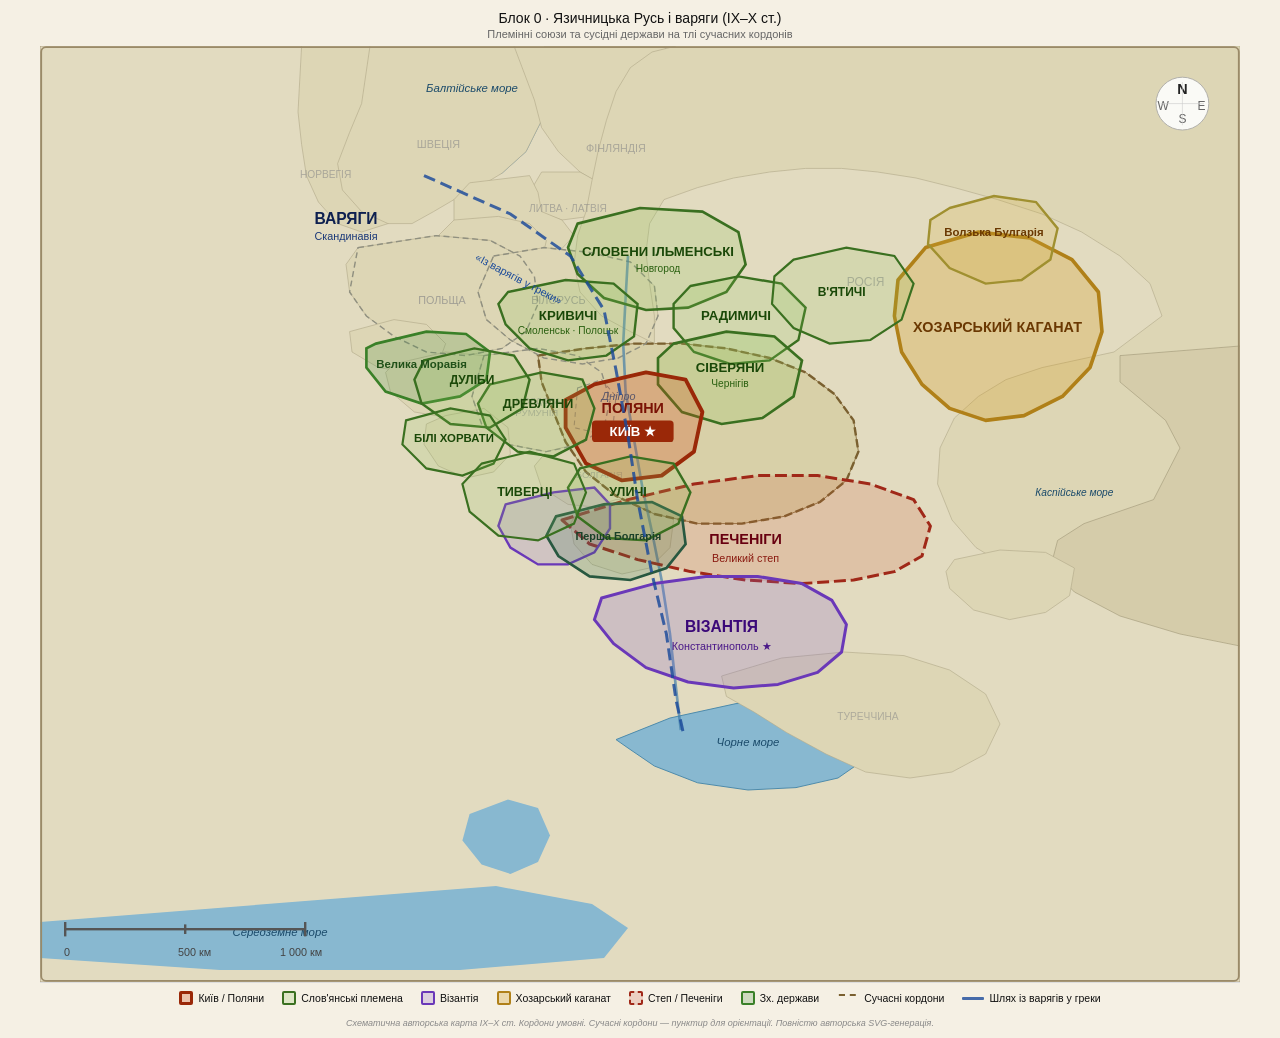
==== maps/block-0.html @ e112f637 "Add files via upload" ====
<!DOCTYPE html>
<html><head><meta charset="UTF-8">
<style>
*{box-sizing:border-box;margin:0;padding:0}
body{background:var(--surface-0,#f5f0e4);font-family:var(--font-sans,sans-serif)}
.wrap{max-width:1200px;margin:0 auto}
.title{text-align:center;font-size:14px;font-weight:500;color:var(--text-primary,#111);padding:10px 0 2px}
.sub{text-align:center;font-size:11px;color:var(--text-secondary,#666);padding-bottom:6px}
svg{width:100%;display:block}
.legend{display:flex;flex-wrap:wrap;gap:5px 18px;justify-content:center;padding:8px 12px 10px;border-top:1px solid var(--border,#ddd)}
.li{display:flex;align-items:center;gap:5px;font-size:10.5px;color:var(--text-primary,#111)}
.sw{width:14px;height:14px;border-radius:2px;flex-shrink:0}
.ld{width:22px;height:3px;border-radius:1px;flex-shrink:0}
.note{text-align:center;font-size:9px;color:var(--text-secondary,#888);padding:3px 12px 10px;font-style:italic}
</style>
</head>
<body>
<div class="wrap">
<div class="title">Блок 0 · Язичницька Русь і варяги (IX–X ст.)</div>
<div class="sub">Племінні союзи та сусідні держави на тлі сучасних кордонів</div>

<svg viewBox="0 0 1000 780" xmlns="http://www.w3.org/2000/svg">

<!-- OCEAN -->
<rect width="1000" height="780" fill="#b0cfe0" rx="4"/>

<!-- MAIN LAND -->
<path fill="#e2dbc0" stroke="#a09070" stroke-width="0.6" d="M 0 0 L 1000 0 L 1000 780 L 0 780 Z"/>

<!-- БАЛТІЙСЬКЕ МОРЕ -->
<path fill="#b0cfe0" stroke="#6a9ab5" stroke-width="0.6" d="M 275 0 L 395 0 L 415 28 L 420 58 L 405 88 L 385 106 L 358 114 L 330 108 L 310 88 L 298 65 L 295 40 Z"/>
<!-- ФІНСЬКА ЗАТОКА -->
<path fill="#b0cfe0" d="M 395 0 L 520 0 L 532 22 L 510 42 L 478 50 L 448 44 L 420 28 Z"/>
<!-- БІЛЕ МОРЕ -->
<path fill="#b0cfe0" d="M 680 0 L 748 0 L 758 38 L 742 62 L 715 68 L 692 55 L 680 30 Z"/>
<!-- ЧОРНЕ МОРЕ -->
<path fill="#88b8d0" stroke="#4a88aa" stroke-width="0.8" d="M 480 578 L 525 560 L 580 548 L 635 546 L 672 554 L 692 572 L 688 594 L 665 610 L 630 618 L 590 620 L 548 614 L 512 600 L 490 585 Z"/>
<!-- КАСПІЙ -->
<path fill="#88b8d0" stroke="#4a88aa" stroke-width="0.6" d="M 870 320 L 890 335 L 900 362 L 898 392 L 884 415 L 865 425 L 848 418 L 836 398 L 832 370 L 836 342 L 850 328 Z"/>
<!-- СЕРЕДЗЕМНЕ -->
<path fill="#88b8d0" d="M 0 730 L 380 700 L 460 715 L 490 735 L 470 760 L 350 770 L 150 770 L 0 760 Z"/>
<!-- АДРІАТИКА -->
<path fill="#88b8d0" d="M 358 640 L 390 628 L 415 635 L 425 658 L 415 680 L 392 690 L 368 682 L 352 662 Z"/>

<!-- ============ КРАЇНИ (силуети) ============ -->
<path fill="#ddd6b5" stroke="#b0a888" stroke-width="0.5" d="M 218 0 L 275 0 L 298 40 L 310 75 L 318 108 L 308 132 L 290 148 L 268 155 L 248 148 L 232 130 L 222 108 L 218 82 L 215 55 Z"/>
<path fill="#ddd6b5" stroke="#b0a888" stroke-width="0.5" d="M 275 0 L 395 0 L 415 28 L 420 58 L 405 88 L 385 106 L 365 118 L 345 128 L 328 138 L 310 148 L 290 148 L 268 138 L 252 120 L 248 98 L 258 72 L 268 48 Z"/>
<path fill="#ddd6b5" stroke="#b0a888" stroke-width="0.5" d="M 395 0 L 520 0 L 532 22 L 545 48 L 548 75 L 538 98 L 518 115 L 495 122 L 472 118 L 450 105 L 432 88 L 418 68 L 412 45 Z"/>
<path fill="#ddd6b5" stroke="#b0a888" stroke-width="0.5" d="M 418 105 L 450 105 L 468 115 L 472 132 L 458 142 L 435 145 L 415 138 L 408 122 Z"/>
<path fill="#ddd6b5" stroke="#b0a888" stroke-width="0.5" d="M 358 114 L 408 108 L 415 122 L 418 138 L 435 145 L 445 158 L 432 172 L 408 178 L 382 175 L 358 162 L 345 145 L 345 128 Z"/>
<path fill="#ddd6b5" stroke="#b0a888" stroke-width="0.5" d="M 345 145 L 382 142 L 408 148 L 422 162 L 418 180 L 400 192 L 375 195 L 350 188 L 332 175 L 330 160 Z"/>
<path fill="#ddd6b5" stroke="#b0a888" stroke-width="0.5" d="M 265 168 L 330 158 L 375 162 L 400 175 L 412 192 L 415 215 L 405 238 L 385 252 L 355 258 L 322 255 L 295 242 L 272 225 L 258 205 L 255 182 Z"/>
<path fill="#ddd6b5" stroke="#b0a888" stroke-width="0.5" d="M 258 238 L 295 228 L 322 232 L 338 248 L 332 265 L 308 272 L 282 268 L 260 255 Z"/>
<path fill="#ddd6b5" stroke="#b0a888" stroke-width="0.5" d="M 295 265 L 338 255 L 370 258 L 390 272 L 388 292 L 370 305 L 342 310 L 312 305 L 292 288 L 288 272 Z"/>
<path fill="#ddd6b5" stroke="#b0a888" stroke-width="0.5" d="M 370 258 L 415 252 L 448 258 L 468 272 L 475 295 L 470 318 L 450 332 L 422 338 L 390 332 L 368 315 L 360 292 Z"/>
<path fill="#ddd6b5" stroke="#b0a888" stroke-width="0.5" d="M 448 285 L 468 278 L 480 292 L 478 312 L 462 322 L 445 318 L 440 302 Z"/>
<path fill="#ddd6b5" stroke="#b0a888" stroke-width="0.5" d="M 422 338 L 462 328 L 495 328 L 515 342 L 515 362 L 498 378 L 470 385 L 440 382 L 418 368 L 412 350 Z"/>
<path fill="#ddd6b5" stroke="#b0a888" stroke-width="0.5" d="M 338 308 L 370 302 L 390 318 L 392 340 L 378 355 L 355 360 L 332 350 L 320 332 L 322 315 Z"/>
<path fill="#ddd6b5" stroke="#b0a888" stroke-width="0.5" d="M 448 388 L 480 378 L 512 378 L 528 395 L 525 418 L 508 435 L 485 440 L 460 432 L 445 415 L 442 398 Z"/>
<path fill="#ddd6b5" stroke="#b0a888" stroke-width="0.5" d="M 568 525 L 618 510 L 670 505 L 720 508 L 758 520 L 788 540 L 800 565 L 788 590 L 760 605 L 725 610 L 688 605 L 655 590 L 622 572 L 595 555 L 572 542 Z"/>
<!-- БІЛОРУСЬ -->
<path fill="#ddd6b5" stroke="#b0a888" stroke-width="0.5" d="M 378 175 L 420 168 L 458 172 L 492 180 L 512 200 L 515 225 L 505 248 L 482 260 L 452 265 L 420 260 L 392 245 L 372 228 L 365 205 Z"/>
<!-- УКРАЇНА — злегка тепліший відтінок -->
<path fill="#d8d0a8" stroke="#907848" stroke-width="0.8" d="M 415 258 L 455 252 L 495 248 L 535 248 L 572 252 L 608 260 L 638 272 L 662 290 L 678 312 L 682 338 L 672 362 L 650 380 L 620 392 L 585 398 L 548 398 L 512 390 L 480 375 L 455 355 L 438 330 L 428 305 L 418 280 Z"/>
<!-- РОСІЯ -->
<path fill="#ddd6b5" stroke="#b0a888" stroke-width="0.5" d="M 420 0 L 1000 0 L 1000 400 L 920 420 L 880 435 L 845 440 L 808 435 L 780 418 L 760 395 L 748 365 L 750 335 L 762 310 L 782 292 L 805 278 L 835 268 L 895 255 L 935 225 L 925 198 L 900 175 L 868 155 L 835 140 L 798 128 L 762 118 L 730 110 L 698 105 L 668 102 L 638 102 L 608 105 L 578 110 L 548 118 L 520 128 L 508 148 L 505 172 L 508 198 L 512 225 L 512 248 L 492 238 L 468 225 L 450 205 L 445 182 L 448 158 L 455 138 L 460 112 L 465 88 L 472 62 L 480 38 L 492 18 L 510 5 L 530 0 Z"/>
<!-- КАЗАХСТАН -->
<path fill="#d5ccaa" stroke="#a09878" stroke-width="0.5" d="M 900 258 L 1000 250 L 1000 500 L 950 490 L 900 475 L 862 455 L 842 435 L 848 412 L 870 398 L 928 378 L 950 335 L 938 312 L 918 295 L 900 280 Z"/>
<!-- ГРУЗІЯ/КАВКАЗ -->
<path fill="#ddd6b5" stroke="#b0a888" stroke-width="0.5" d="M 762 428 L 800 420 L 838 422 L 862 435 L 858 458 L 838 472 L 808 478 L 778 470 L 758 452 L 755 438 Z"/>

<!-- ============ СУЧАСНІ КОРДОНИ пунктир ============ -->
<!-- УКРАЇНА -->
<path fill="none" stroke="#7a6030" stroke-width="2" stroke-dasharray="7 3" d="M 415 258 L 455 252 L 495 248 L 535 248 L 572 252 L 608 260 L 638 272 L 662 290 L 678 312 L 682 338 L 672 362 L 650 380 L 620 392 L 585 398 L 548 398 L 512 390 L 480 375 L 455 355 L 438 330 L 428 305 L 418 280 Z"/>
<!-- ПОЛЬЩА -->
<path fill="none" stroke="#909080" stroke-width="1.2" stroke-dasharray="5 3" d="M 265 168 L 330 158 L 375 162 L 400 175 L 412 192 L 415 215 L 405 238 L 385 252 L 355 258 L 322 255 L 295 242 L 272 225 L 258 205 Z"/>
<!-- БІЛОРУСЬ -->
<path fill="none" stroke="#909080" stroke-width="1.2" stroke-dasharray="5 3" d="M 378 175 L 420 168 L 458 172 L 492 180 L 512 200 L 515 225 L 505 248 L 482 260 L 452 265 L 420 260 L 392 245 L 372 228 L 365 205 Z"/>
<!-- РУМУНІЯ -->
<path fill="none" stroke="#909080" stroke-width="1.2" stroke-dasharray="5 3" d="M 370 258 L 415 252 L 448 258 L 468 272 L 475 295 L 470 318 L 450 332 L 422 338 L 390 332 L 368 315 L 360 292 Z"/>
<!-- МОЛДОВА -->
<path fill="none" stroke="#909080" stroke-width="0.9" stroke-dasharray="4 3" d="M 448 285 L 468 278 L 480 292 L 478 312 L 462 322 L 445 318 Z"/>

<!-- ============ НАЗВИ СУЧАСНИХ КРАЇН (дрібно, сіро) ============ -->
<text x="500" y="330" text-anchor="middle" font-size="13" font-weight="600" fill="#7a6830" opacity="0.55">УКРАЇНА</text>
<text x="432" y="215" text-anchor="middle" font-size="9" fill="#888" opacity="0.7">БІЛОРУСЬ</text>
<text x="335" y="215" text-anchor="middle" font-size="9" fill="#888" opacity="0.7">ПОЛЬЩА</text>
<text x="688" y="200" text-anchor="middle" font-size="10" fill="#888" opacity="0.6">РОСІЯ</text>
<text x="415" y="298" text-anchor="middle" font-size="7.5" fill="#888" opacity="0.6">МОЛДОВА</text>
<text x="414" y="308" text-anchor="middle" font-size="8" fill="#888" opacity="0.55">РУМУНІЯ</text>
<text x="466" y="360" text-anchor="middle" font-size="8" fill="#888" opacity="0.55">БОЛГАРІЯ</text>
<text x="480" y="88" text-anchor="middle" font-size="9" fill="#888" opacity="0.6">ФІНЛЯНДІЯ</text>
<text x="332" y="85" text-anchor="middle" font-size="9" fill="#888" opacity="0.6">ШВЕЦІЯ</text>
<text x="238" y="110" text-anchor="middle" font-size="8.5" fill="#888" opacity="0.6">НОРВЕГІЯ</text>
<text x="440" y="138" text-anchor="middle" font-size="8.5" fill="#888" opacity="0.6">ЛИТВА · ЛАТВІЯ</text>
<text x="690" y="562" text-anchor="middle" font-size="8.5" fill="#888" opacity="0.55">ТУРЕЧЧИНА</text>

<!-- ============ ТІЛЬКИ ДНІПРО ============ -->
<path fill="none" stroke="#3a78a8" stroke-width="2.2" opacity="0.65" d="M 490 175 L 488 210 L 486 248 L 488 288 L 495 328 L 502 368 L 510 405 L 518 445 L 525 490 L 530 535 L 534 570"/>
<text x="468" y="295" font-size="9" fill="#2a5888" font-style="italic" font-weight="500">Дніпро</text>

<!-- ============ ДАВНІ ДЕРЖАВИ — ЗАЛИВКИ ============ -->
<!-- ХОЗАРСЬКИЙ КАГАНАТ -->
<path fill="rgba(210,155,30,0.28)" stroke="#b08018" stroke-width="3" stroke-linejoin="round" d="M 738 168 L 782 155 L 825 160 L 860 178 L 882 205 L 885 238 L 875 268 L 852 292 L 820 308 L 788 312 L 758 302 L 735 282 L 718 255 L 712 225 L 715 195 Z"/>
<!-- ПЕЧЕНІГИ -->
<path fill="rgba(200,70,40,0.17)" stroke="#a02818" stroke-width="2.5" stroke-linejoin="round" stroke-dasharray="10 4" d="M 435 395 L 490 378 L 545 365 L 598 358 L 648 358 L 692 365 L 728 378 L 742 400 L 735 425 L 712 438 L 678 445 L 635 448 L 588 445 L 542 438 L 498 428 L 458 415 Z"/>
<!-- ВІЗАНТІЯ -->
<path fill="rgba(130,90,200,0.22)" stroke="#6a38b8" stroke-width="2.5" stroke-linejoin="round" d="M 468 460 L 512 448 L 555 442 L 598 442 L 635 448 L 660 462 L 672 482 L 668 505 L 648 522 L 615 532 L 578 535 L 540 530 L 505 518 L 478 498 L 462 478 Z"/>
<path fill="rgba(130,90,200,0.18)" stroke="#6a38b8" stroke-width="2" d="M 388 382 L 428 372 L 462 368 L 475 382 L 475 402 L 462 422 L 440 432 L 415 432 L 392 418 L 382 400 Z"/>
<!-- ВЕЛИКА МОРАВІЯ -->
<path fill="rgba(70,140,60,0.22)" stroke="#3a8028" stroke-width="2.2" d="M 280 248 L 322 238 L 355 240 L 375 255 L 372 278 L 350 292 L 318 298 L 288 288 L 272 268 L 272 252 Z"/>
<!-- ПЕРША БОЛГАРІЯ -->
<path fill="rgba(60,120,80,0.22)" stroke="#285840" stroke-width="2.2" d="M 430 392 L 470 382 L 510 380 L 535 392 L 538 415 L 522 435 L 492 445 L 458 442 L 432 425 L 422 408 Z"/>
<!-- ВОЛЗЬКА БУЛГАРІЯ -->
<path fill="rgba(210,175,60,0.22)" stroke="#a09030" stroke-width="2" d="M 758 135 L 795 125 L 830 130 L 848 152 L 842 178 L 818 195 L 788 198 L 758 185 L 740 165 L 742 145 Z"/>

<!-- ============ ПЛЕМЕНА — ЗАЛИВКИ ============ -->
<!-- СЛОВЕНИ ІЛЬМЕНСЬКІ -->
<path fill="rgba(140,195,90,0.22)" stroke="#3a7020" stroke-width="2.2" d="M 448 148 L 500 135 L 552 138 L 582 155 L 588 182 L 572 205 L 540 218 L 505 220 L 470 210 L 448 190 L 440 168 Z"/>
<!-- КРИВИЧІ -->
<path fill="rgba(140,195,90,0.20)" stroke="#3a7020" stroke-width="2" d="M 390 205 L 438 195 L 478 198 L 498 215 L 495 242 L 472 258 L 440 262 L 408 252 L 388 232 L 382 215 Z"/>
<!-- РАДИМИЧІ -->
<path fill="rgba(140,195,90,0.18)" stroke="#3a7020" stroke-width="2" d="M 542 200 L 582 192 L 618 198 L 638 218 L 632 245 L 608 262 L 575 265 L 545 255 L 528 235 L 528 215 Z"/>
<!-- В'ЯТИЧІ -->
<path fill="rgba(140,195,90,0.16)" stroke="#3a7020" stroke-width="1.8" d="M 628 178 L 672 168 L 712 175 L 728 198 L 718 228 L 692 245 L 658 248 L 628 235 L 610 215 L 612 192 Z"/>
<!-- СІВЕРЯНИ -->
<path fill="rgba(140,195,90,0.22)" stroke="#3a7020" stroke-width="2.2" d="M 528 248 L 572 238 L 612 242 L 635 262 L 628 292 L 602 310 L 568 315 L 535 305 L 515 282 L 515 260 Z"/>
<!-- ПОЛЯНИ — ВИДІЛЕНІ -->
<path fill="rgba(210,80,30,0.28)" stroke="#9a2808" stroke-width="3.2" stroke-linejoin="round" d="M 462 282 L 505 272 L 538 278 L 552 305 L 545 338 L 518 358 L 485 362 L 455 348 L 438 318 L 438 295 Z"/>
<!-- ДРЕВЛЯНИ -->
<path fill="rgba(140,195,90,0.20)" stroke="#3a7020" stroke-width="2" d="M 375 282 L 418 272 L 452 278 L 462 302 L 455 328 L 428 342 L 398 338 L 372 318 L 365 298 Z"/>
<!-- ДУЛІБИ -->
<path fill="rgba(140,195,90,0.18)" stroke="#3a7020" stroke-width="2" d="M 320 262 L 362 252 L 395 258 L 408 278 L 402 302 L 375 318 L 342 315 L 318 298 L 312 278 Z"/>
<!-- БІЛІ ХОРВАТИ -->
<path fill="rgba(140,195,90,0.16)" stroke="#3a7020" stroke-width="1.8" d="M 305 312 L 342 302 L 375 308 L 388 328 L 378 348 L 352 358 L 322 352 L 302 332 Z"/>
<!-- УЛИЧІ -->
<path fill="rgba(140,195,90,0.18)" stroke="#3a7020" stroke-width="2" d="M 450 352 L 492 342 L 528 348 L 542 372 L 532 398 L 505 412 L 472 410 L 448 392 L 440 368 Z"/>
<!-- ТИВЕРЦІ -->
<path fill="rgba(140,195,90,0.16)" stroke="#3a7020" stroke-width="1.8" d="M 368 348 L 408 338 L 445 348 L 455 372 L 445 398 L 415 412 L 382 408 L 358 388 L 352 365 Z"/>

<!-- ============ НАЗВИ ПЛЕМЕН ============ -->
<text x="515" y="175" text-anchor="middle" font-size="11" font-weight="700" fill="#1a4808">СЛОВЕНИ ІЛЬМЕНСЬКІ</text>
<text x="515" y="188" text-anchor="middle" font-size="8.5" fill="#2a6010">Новгород</text>

<text x="440" y="228" text-anchor="middle" font-size="11" font-weight="700" fill="#1a4808">КРИВИЧІ</text>
<text x="440" y="240" text-anchor="middle" font-size="8.5" fill="#2a6010">Смоленськ · Полоцьк</text>

<text x="580" y="228" text-anchor="middle" font-size="11" font-weight="700" fill="#1a4808">РАДИМИЧІ</text>

<text x="668" y="208" text-anchor="middle" font-size="10" font-weight="700" fill="#1a4808">В'ЯТИЧІ</text>

<text x="575" y="272" text-anchor="middle" font-size="11" font-weight="700" fill="#1a4808">СІВЕРЯНИ</text>
<text x="575" y="284" text-anchor="middle" font-size="8.5" fill="#2a6010">Чернігів</text>

<text x="494" y="306" text-anchor="middle" font-size="12" font-weight="700" fill="#7a1205">ПОЛЯНИ</text>
<rect x="460" y="312" width="68" height="18" rx="3" fill="#9a2808"/>
<text x="494" y="325" text-anchor="middle" font-size="11" font-weight="700" fill="#fff">КИЇВ ★</text>

<text x="415" y="302" text-anchor="middle" font-size="10.5" font-weight="700" fill="#1a4808">ДРЕВЛЯНИ</text>

<text x="360" y="282" text-anchor="middle" font-size="10" font-weight="700" fill="#1a4808">ДУЛІБИ</text>

<text x="345" y="330" text-anchor="middle" font-size="9.5" font-weight="700" fill="#1a4808">БІЛІ ХОРВАТИ</text>

<text x="490" y="375" text-anchor="middle" font-size="10.5" font-weight="700" fill="#1a4808">УЛИЧІ</text>

<text x="404" y="375" text-anchor="middle" font-size="10.5" font-weight="700" fill="#1a4808">ТИВЕРЦІ</text>

<!-- ============ НАЗВИ ДАВНІХ ДЕРЖАВ ============ -->
<text x="255" y="148" text-anchor="middle" font-size="13" font-weight="700" fill="#0e2050">ВАРЯГИ</text>
<text x="255" y="162" text-anchor="middle" font-size="9" fill="#1a3878">Скандинавія</text>

<text x="798" y="238" text-anchor="middle" font-size="12" font-weight="700" fill="#6a3802">ХОЗАРСЬКИЙ КАГАНАТ</text>

<text x="588" y="415" text-anchor="middle" font-size="12" font-weight="700" fill="#680010">ПЕЧЕНІГИ</text>
<text x="588" y="430" text-anchor="middle" font-size="9" fill="#8a1a10">Великий степ</text>

<text x="568" y="488" text-anchor="middle" font-size="13" font-weight="700" fill="#3a0878">ВІЗАНТІЯ</text>
<text x="568" y="503" text-anchor="middle" font-size="9" fill="#4a1888">Константинополь ★</text>

<text x="318" y="268" text-anchor="middle" font-size="9.5" font-weight="700" fill="#205018">Велика Моравія</text>

<text x="482" y="412" text-anchor="middle" font-size="9" font-weight="700" fill="#1a4028">Перша Болгарія</text>

<text x="795" y="158" text-anchor="middle" font-size="9.5" font-weight="700" fill="#6a3802">Волзька Булгарія</text>

<!-- ============ МОРЯ ============ -->
<text x="360" y="38" text-anchor="middle" font-size="9.5" fill="#1a4a6a" font-style="italic">Балтійське море</text>
<text x="590" y="583" text-anchor="middle" font-size="9.5" fill="#1a4a6a" font-style="italic">Чорне море</text>
<text x="862" y="375" text-anchor="middle" font-size="8.5" fill="#1a4a6a" font-style="italic">Каспійське море</text>
<text x="200" y="742" text-anchor="middle" font-size="9.5" fill="#1a4a6a" font-style="italic">Середземне море</text>

<!-- ============ ШЛЯХ ІЗ ВАРЯГІВ У ГРЕКИ ============ -->
<path fill="none" stroke="#1a4a9a" stroke-width="2.5" stroke-dasharray="10 5" opacity="0.82" d="M 320 108 L 392 140 L 442 175 L 470 220 L 480 270 L 490 325 L 498 378 L 510 440 L 522 490 L 530 545 L 536 572"/>
<text x="362" y="178" font-size="9" fill="#1a4a9a" font-weight="500" transform="rotate(28,362,178)">«Із варягів у греки»</text>

<!-- ============ КОМПАС ============ -->
<g transform="translate(952,48)">
<circle cx="0" cy="0" r="22" fill="white" stroke="#aaa" stroke-width="0.8" opacity="0.88"/>
<text x="0" y="-8" text-anchor="middle" font-size="12" font-weight="600" fill="#222">N</text>
<text x="0" y="16" text-anchor="middle" font-size="10" fill="#666">S</text>
<text x="-16" y="5" text-anchor="middle" font-size="10" fill="#666">W</text>
<text x="16" y="5" text-anchor="middle" font-size="10" fill="#666">E</text>
<path d="M0 -18 L0 18 M-18 0 L18 0" stroke="#ccc" stroke-width="0.5"/>
</g>

<!-- МАСШТАБ -->
<rect x="20" y="735" width="200" height="2" fill="#555"/>
<rect x="20" y="730" width="2" height="12" fill="#555"/>
<rect x="120" y="732" width="2" height="8" fill="#555"/>
<rect x="220" y="730" width="2" height="12" fill="#555"/>
<text x="20" y="758" font-size="9" fill="#444">0</text>
<text x="115" y="758" font-size="9" fill="#444">500 км</text>
<text x="200" y="758" font-size="9" fill="#444">1 000 км</text>

<!-- РАМКА -->
<rect x="1" y="1" width="998" height="778" rx="4" fill="none" stroke="#9a8a68" stroke-width="1.5"/>
</svg>

<div class="legend">
  <div class="li"><div class="sw" style="background:rgba(210,80,30,.28);border:3px solid #9a2808"></div>Київ / Поляни</div>
  <div class="li"><div class="sw" style="background:rgba(140,195,90,.22);border:2px solid #3a7020"></div>Слов'янські племена</div>
  <div class="li"><div class="sw" style="background:rgba(130,90,200,.22);border:2.5px solid #6a38b8"></div>Візантія</div>
  <div class="li"><div class="sw" style="background:rgba(210,155,30,.28);border:2.5px solid #b08018"></div>Хозарський каганат</div>
  <div class="li"><div class="sw" style="background:rgba(200,70,40,.18);border:2px dashed #a02818"></div>Степ / Печеніги</div>
  <div class="li"><div class="sw" style="background:rgba(70,140,60,.22);border:2px solid #3a8028"></div>Зх. держави</div>
  <div class="li"><div class="sw" style="background:none;border-top:2px dashed #7a6030;border-left:none;border-right:none;border-bottom:none;width:22px;height:8px"></div>Сучасні кордони</div>
  <div class="li"><div class="ld" style="background:#1a4a9a;opacity:.8"></div>Шлях із варягів у греки</div>
</div>
<div class="note">Схематична авторська карта IX–X ст. Кордони умовні. Сучасні кордони — пунктир для орієнтації. Повністю авторська SVG-генерація.</div>
</div>
</body>
</html>
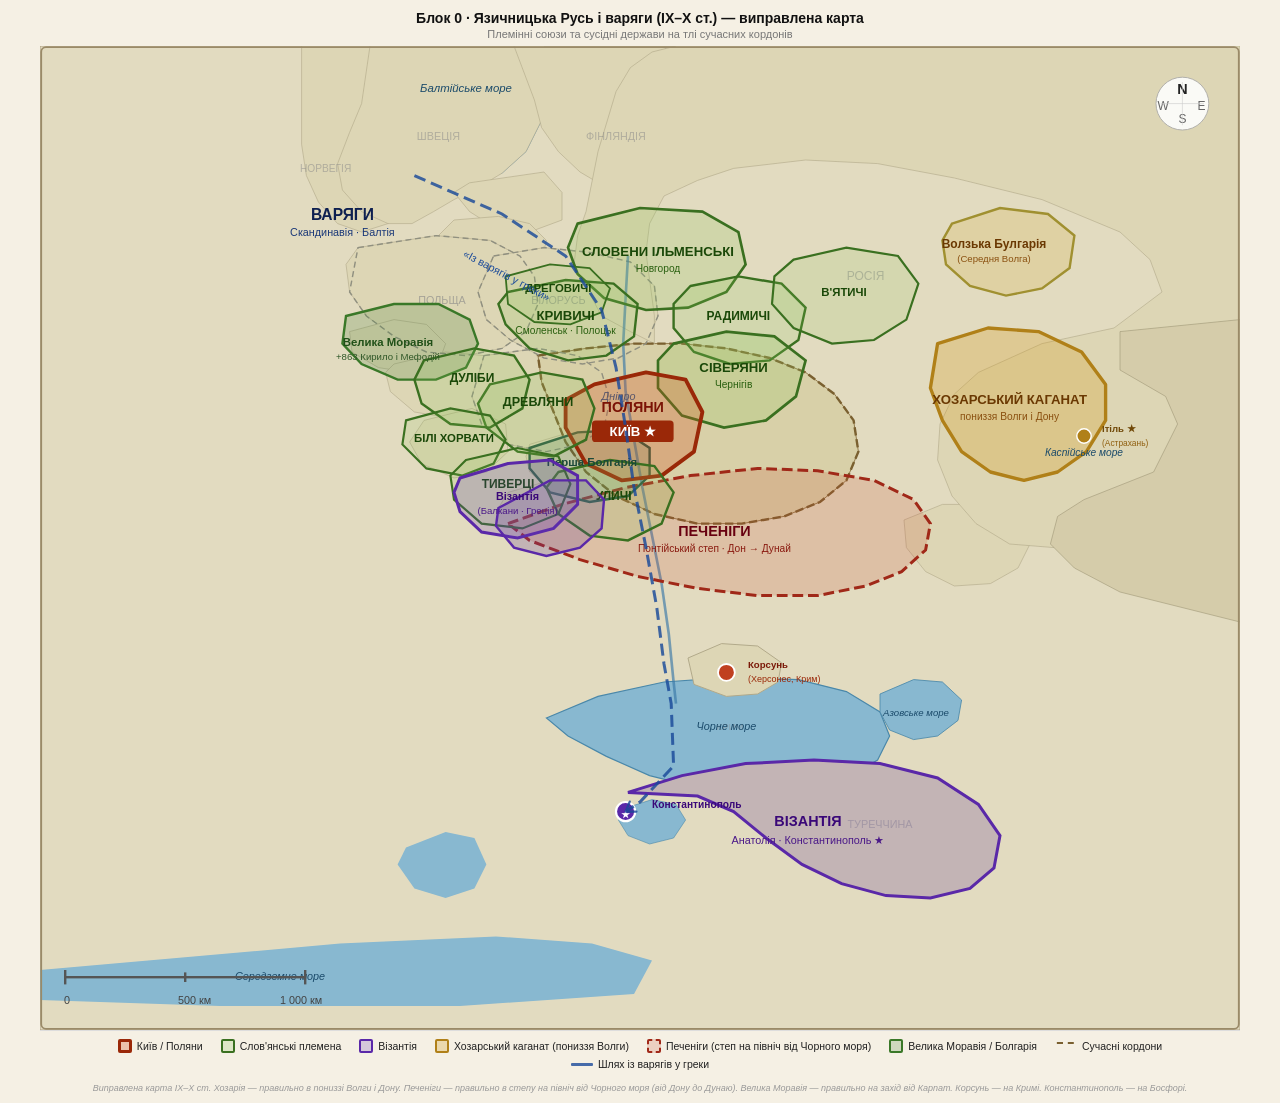
==== commit 017a0327: "Add files via upload" ====
--- a/maps/block-0.html
+++ b/maps/block-0.html
@@ -2,199 +2,322 @@
 <html><head><meta charset="UTF-8">
 <style>
 *{box-sizing:border-box;margin:0;padding:0}
-body{background:var(--surface-0,#f5f0e4);font-family:var(--font-sans,sans-serif)}
+body{background:#f5f0e4;font-family:sans-serif}
 .wrap{max-width:1200px;margin:0 auto}
-.title{text-align:center;font-size:14px;font-weight:500;color:var(--text-primary,#111);padding:10px 0 2px}
-.sub{text-align:center;font-size:11px;color:var(--text-secondary,#666);padding-bottom:6px}
+.title{text-align:center;font-size:14px;font-weight:600;color:#111;padding:10px 0 2px}
+.sub{text-align:center;font-size:11px;color:#777;padding-bottom:6px}
 svg{width:100%;display:block}
-.legend{display:flex;flex-wrap:wrap;gap:5px 18px;justify-content:center;padding:8px 12px 10px;border-top:1px solid var(--border,#ddd)}
-.li{display:flex;align-items:center;gap:5px;font-size:10.5px;color:var(--text-primary,#111)}
+.legend{display:flex;flex-wrap:wrap;gap:5px 18px;justify-content:center;padding:8px 12px 10px;border-top:1px solid #ddd}
+.li{display:flex;align-items:center;gap:5px;font-size:10.5px;color:#222}
 .sw{width:14px;height:14px;border-radius:2px;flex-shrink:0}
 .ld{width:22px;height:3px;border-radius:1px;flex-shrink:0}
-.note{text-align:center;font-size:9px;color:var(--text-secondary,#888);padding:3px 12px 10px;font-style:italic}
+.note{text-align:center;font-size:9px;color:#999;padding:3px 12px 10px;font-style:italic}
 </style>
 </head>
 <body>
 <div class="wrap">
-<div class="title">Блок 0 · Язичницька Русь і варяги (IX–X ст.)</div>
+<div class="title">Блок 0 · Язичницька Русь і варяги (IX–X ст.) — виправлена карта</div>
 <div class="sub">Племінні союзи та сусідні держави на тлі сучасних кордонів</div>
-
-<svg viewBox="0 0 1000 780" xmlns="http://www.w3.org/2000/svg">
+<svg viewBox="0 0 1000 820" xmlns="http://www.w3.org/2000/svg">
+<defs>
+<marker id="ar" viewBox="0 0 10 10" refX="8" refY="5" markerWidth="5" markerHeight="5" orient="auto-start-reverse">
+<path d="M2 1L8 5L2 9" fill="none" stroke="context-stroke" stroke-width="1.5" stroke-linecap="round" stroke-linejoin="round"/>
+</marker>
+</defs>
 
 <!-- OCEAN -->
-<rect width="1000" height="780" fill="#b0cfe0" rx="4"/>
-
-<!-- MAIN LAND -->
-<path fill="#e2dbc0" stroke="#a09070" stroke-width="0.6" d="M 0 0 L 1000 0 L 1000 780 L 0 780 Z"/>
+<rect width="1000" height="820" fill="#b0cfe0" rx="4"/>
+<path fill="#e2dbc0" stroke="#a09070" stroke-width="0.6" d="M 0 0 L 1000 0 L 1000 820 L 0 820 Z"/>
 
 <!-- БАЛТІЙСЬКЕ МОРЕ -->
 <path fill="#b0cfe0" stroke="#6a9ab5" stroke-width="0.6" d="M 275 0 L 395 0 L 415 28 L 420 58 L 405 88 L 385 106 L 358 114 L 330 108 L 310 88 L 298 65 L 295 40 Z"/>
-<!-- ФІНСЬКА ЗАТОКА -->
 <path fill="#b0cfe0" d="M 395 0 L 520 0 L 532 22 L 510 42 L 478 50 L 448 44 L 420 28 Z"/>
 <!-- БІЛЕ МОРЕ -->
-<path fill="#b0cfe0" d="M 680 0 L 748 0 L 758 38 L 742 62 L 715 68 L 692 55 L 680 30 Z"/>
-<!-- ЧОРНЕ МОРЕ -->
-<path fill="#88b8d0" stroke="#4a88aa" stroke-width="0.8" d="M 480 578 L 525 560 L 580 548 L 635 546 L 672 554 L 692 572 L 688 594 L 665 610 L 630 618 L 590 620 L 548 614 L 512 600 L 490 585 Z"/>
-<!-- КАСПІЙ -->
-<path fill="#88b8d0" stroke="#4a88aa" stroke-width="0.6" d="M 870 320 L 890 335 L 900 362 L 898 392 L 884 415 L 865 425 L 848 418 L 836 398 L 832 370 L 836 342 L 850 328 Z"/>
-<!-- СЕРЕДЗЕМНЕ -->
-<path fill="#88b8d0" d="M 0 730 L 380 700 L 460 715 L 490 735 L 470 760 L 350 770 L 150 770 L 0 760 Z"/>
+<path fill="#b0cfe0" stroke="#5a8aaa" stroke-width="0.5" d="M 645 0 L 715 0 L 728 32 L 715 55 L 692 62 L 668 52 L 650 30 Z"/>
+
+<!-- ЧОРНЕ МОРЕ — правильніше: між 41-46°N, між Дунаєм і Кавказом -->
+<!-- Київ ≈ (494,310). Чорне море приблизно 250км на південь від Переяслава -->
+<!-- тобто ~y=560-610 на нашому масштабі -->
+<path fill="#88b8d0" stroke="#4a88aa" stroke-width="1" d="
+M 422 560 L 465 542 L 520 530 L 578 526 L 632 528 L 672 538
+L 700 555 L 708 575 L 698 595 L 672 610 L 635 618 L 592 620
+L 548 618 L 508 608 L 472 592 L 440 575 Z"/>
+
+<!-- АЗОВСЬКЕ МОРЕ (Меотіда) -->
+<path fill="#88b8d0" stroke="#4a88aa" stroke-width="0.7" d="
+M 700 540 L 728 528 L 752 530 L 768 545 L 765 562 L 748 575
+L 728 578 L 708 570 L 700 555 Z"/>
+
+<!-- КАСПІЙСЬКЕ МОРЕ -->
+<path fill="#88b8d0" stroke="#4a88aa" stroke-width="0.6" d="
+M 878 290 L 898 305 L 910 332 L 908 362 L 892 385 L 872 395
+L 852 388 L 840 368 L 836 340 L 840 312 L 855 298 Z"/>
+
+<!-- СЕРЕДЗЕМНЕ МОРЕ (далеко на півдні) -->
+<path fill="#88b8d0" d="M 0 770 L 250 748 L 380 742 L 460 748 L 510 762 L 495 790 L 350 800 L 150 800 L 0 795 Z"/>
 <!-- АДРІАТИКА -->
-<path fill="#88b8d0" d="M 358 640 L 390 628 L 415 635 L 425 658 L 415 680 L 392 690 L 368 682 L 352 662 Z"/>
-
-<!-- ============ КРАЇНИ (силуети) ============ -->
-<path fill="#ddd6b5" stroke="#b0a888" stroke-width="0.5" d="M 218 0 L 275 0 L 298 40 L 310 75 L 318 108 L 308 132 L 290 148 L 268 155 L 248 148 L 232 130 L 222 108 L 218 82 L 215 55 Z"/>
+<path fill="#88b8d0" d="M 305 668 L 338 655 L 362 660 L 372 682 L 362 702 L 338 710 L 312 702 L 298 682 Z"/>
+<!-- МАРМУРОВЕ МОРЕ / ПРОТОКА -->
+<path fill="#88b8d0" stroke="#4a88aa" stroke-width="0.5" d="M 488 635 L 510 628 L 530 632 L 538 645 L 528 660 L 508 665 L 490 658 L 482 645 Z"/>
+
+<!-- СУХОДІЛ — СИЛУЕТИ КРАЇН -->
+<path fill="#ddd6b5" stroke="#b0a888" stroke-width="0.5" d="M 218 0 L 275 0 L 298 40 L 310 75 L 318 108 L 308 132 L 290 148 L 268 155 L 248 148 L 232 130 L 222 108 L 218 82 Z"/>
 <path fill="#ddd6b5" stroke="#b0a888" stroke-width="0.5" d="M 275 0 L 395 0 L 415 28 L 420 58 L 405 88 L 385 106 L 365 118 L 345 128 L 328 138 L 310 148 L 290 148 L 268 138 L 252 120 L 248 98 L 258 72 L 268 48 Z"/>
 <path fill="#ddd6b5" stroke="#b0a888" stroke-width="0.5" d="M 395 0 L 520 0 L 532 22 L 545 48 L 548 75 L 538 98 L 518 115 L 495 122 L 472 118 L 450 105 L 432 88 L 418 68 L 412 45 Z"/>
-<path fill="#ddd6b5" stroke="#b0a888" stroke-width="0.5" d="M 418 105 L 450 105 L 468 115 L 472 132 L 458 142 L 435 145 L 415 138 L 408 122 Z"/>
-<path fill="#ddd6b5" stroke="#b0a888" stroke-width="0.5" d="M 358 114 L 408 108 L 415 122 L 418 138 L 435 145 L 445 158 L 432 172 L 408 178 L 382 175 L 358 162 L 345 145 L 345 128 Z"/>
+<!-- ПРИБАЛТИКА -->
+<path fill="#ddd6b5" stroke="#b0a888" stroke-width="0.5" d="M 358 114 L 420 105 L 435 122 L 435 145 L 408 155 L 380 152 L 358 138 L 345 122 Z"/>
+<!-- ЛИТВА -->
 <path fill="#ddd6b5" stroke="#b0a888" stroke-width="0.5" d="M 345 145 L 382 142 L 408 148 L 422 162 L 418 180 L 400 192 L 375 195 L 350 188 L 332 175 L 330 160 Z"/>
+<!-- ПОЛЬЩА -->
 <path fill="#ddd6b5" stroke="#b0a888" stroke-width="0.5" d="M 265 168 L 330 158 L 375 162 L 400 175 L 412 192 L 415 215 L 405 238 L 385 252 L 355 258 L 322 255 L 295 242 L 272 225 L 258 205 L 255 182 Z"/>
+<!-- ЧЕХІЯ/СЛОВАЧЧИНА -->
 <path fill="#ddd6b5" stroke="#b0a888" stroke-width="0.5" d="M 258 238 L 295 228 L 322 232 L 338 248 L 332 265 L 308 272 L 282 268 L 260 255 Z"/>
+<!-- УГОРЩИНА -->
 <path fill="#ddd6b5" stroke="#b0a888" stroke-width="0.5" d="M 295 265 L 338 255 L 370 258 L 390 272 L 388 292 L 370 305 L 342 310 L 312 305 L 292 288 L 288 272 Z"/>
+<!-- РУМУНІЯ -->
 <path fill="#ddd6b5" stroke="#b0a888" stroke-width="0.5" d="M 370 258 L 415 252 L 448 258 L 468 272 L 475 295 L 470 318 L 450 332 L 422 338 L 390 332 L 368 315 L 360 292 Z"/>
+<!-- МОЛДОВА -->
 <path fill="#ddd6b5" stroke="#b0a888" stroke-width="0.5" d="M 448 285 L 468 278 L 480 292 L 478 312 L 462 322 L 445 318 L 440 302 Z"/>
-<path fill="#ddd6b5" stroke="#b0a888" stroke-width="0.5" d="M 422 338 L 462 328 L 495 328 L 515 342 L 515 362 L 498 378 L 470 385 L 440 382 L 418 368 L 412 350 Z"/>
-<path fill="#ddd6b5" stroke="#b0a888" stroke-width="0.5" d="M 338 308 L 370 302 L 390 318 L 392 340 L 378 355 L 355 360 L 332 350 L 320 332 L 322 315 Z"/>
-<path fill="#ddd6b5" stroke="#b0a888" stroke-width="0.5" d="M 448 388 L 480 378 L 512 378 L 528 395 L 525 418 L 508 435 L 485 440 L 460 432 L 445 415 L 442 398 Z"/>
-<path fill="#ddd6b5" stroke="#b0a888" stroke-width="0.5" d="M 568 525 L 618 510 L 670 505 L 720 508 L 758 520 L 788 540 L 800 565 L 788 590 L 760 605 L 725 610 L 688 605 L 655 590 L 622 572 L 595 555 L 572 542 Z"/>
+<!-- БОЛГАРІЯ -->
+<path fill="#ddd6b5" stroke="#b0a888" stroke-width="0.5" d="M 408 332 L 448 320 L 485 320 L 508 335 L 508 355 L 490 372 L 460 378 L 428 372 L 408 355 L 405 342 Z"/>
+<!-- БАЛКАНИ/СЕРБІЯ -->
+<path fill="#ddd6b5" stroke="#b0a888" stroke-width="0.5" d="M 320 312 L 360 302 L 388 315 L 390 338 L 372 355 L 345 360 L 318 348 L 308 330 Z"/>
+<!-- ГРЕЦІЯ -->
+<path fill="#ddd6b5" stroke="#b0a888" stroke-width="0.5" d="M 390 372 L 425 362 L 455 362 L 470 378 L 468 402 L 450 418 L 422 425 L 395 418 L 380 400 L 382 385 Z"/>
+<!-- КРИМ — важливо! -->
+<path fill="#ddd6b5" stroke="#b0a888" stroke-width="0.8" d="M 540 510 L 568 498 L 598 500 L 618 514 L 615 530 L 598 540 L 572 542 L 545 532 Z"/>
+<!-- АНАТОЛІЯ/ТУРЕЧЧИНА -->
+<path fill="#ddd6b5" stroke="#b0a888" stroke-width="0.6" d="
+M 490 622 L 535 608 L 588 598 L 645 595 L 700 598 L 748 610
+L 782 632 L 800 658 L 795 685 L 775 702 L 742 710
+L 705 708 L 668 698 L 635 682 L 605 660 L 578 638 L 548 625 Z"/>
+<!-- КАВКАЗ -->
+<path fill="#ddd6b5" stroke="#b0a888" stroke-width="0.5" d="M 720 395 L 752 382 L 785 382 L 812 395 L 825 415 L 815 435 L 792 448 L 762 450 L 738 438 L 722 418 Z"/>
 <!-- БІЛОРУСЬ -->
 <path fill="#ddd6b5" stroke="#b0a888" stroke-width="0.5" d="M 378 175 L 420 168 L 458 172 L 492 180 L 512 200 L 515 225 L 505 248 L 482 260 L 452 265 L 420 260 L 392 245 L 372 228 L 365 205 Z"/>
-<!-- УКРАЇНА — злегка тепліший відтінок -->
+<!-- УКРАЇНА — трохи тепліша -->
 <path fill="#d8d0a8" stroke="#907848" stroke-width="0.8" d="M 415 258 L 455 252 L 495 248 L 535 248 L 572 252 L 608 260 L 638 272 L 662 290 L 678 312 L 682 338 L 672 362 L 650 380 L 620 392 L 585 398 L 548 398 L 512 390 L 480 375 L 455 355 L 438 330 L 428 305 L 418 280 Z"/>
 <!-- РОСІЯ -->
-<path fill="#ddd6b5" stroke="#b0a888" stroke-width="0.5" d="M 420 0 L 1000 0 L 1000 400 L 920 420 L 880 435 L 845 440 L 808 435 L 780 418 L 760 395 L 748 365 L 750 335 L 762 310 L 782 292 L 805 278 L 835 268 L 895 255 L 935 225 L 925 198 L 900 175 L 868 155 L 835 140 L 798 128 L 762 118 L 730 110 L 698 105 L 668 102 L 638 102 L 608 105 L 578 110 L 548 118 L 520 128 L 508 148 L 505 172 L 508 198 L 512 225 L 512 248 L 492 238 L 468 225 L 450 205 L 445 182 L 448 158 L 455 138 L 460 112 L 465 88 L 472 62 L 480 38 L 492 18 L 510 5 L 530 0 Z"/>
+<path fill="#ddd6b5" stroke="#b0a888" stroke-width="0.5" d="M 420 0 L 1000 0 L 1000 380 L 920 398 L 880 412 L 845 418 L 808 415 L 780 398 L 760 375 L 748 345 L 750 315 L 762 290 L 782 272 L 835 248 L 895 235 L 935 205 L 925 178 L 900 155 L 835 128 L 762 110 L 698 98 L 638 95 L 578 102 L 548 112 L 520 125 L 508 148 L 505 172 L 512 225 L 512 248 L 492 238 L 468 225 L 445 182 L 448 158 L 455 138 L 465 88 L 480 38 L 492 18 L 510 5 L 530 0 Z"/>
 <!-- КАЗАХСТАН -->
-<path fill="#d5ccaa" stroke="#a09878" stroke-width="0.5" d="M 900 258 L 1000 250 L 1000 500 L 950 490 L 900 475 L 862 455 L 842 435 L 848 412 L 870 398 L 928 378 L 950 335 L 938 312 L 918 295 L 900 280 Z"/>
-<!-- ГРУЗІЯ/КАВКАЗ -->
-<path fill="#ddd6b5" stroke="#b0a888" stroke-width="0.5" d="M 762 428 L 800 420 L 838 422 L 862 435 L 858 458 L 838 472 L 808 478 L 778 470 L 758 452 L 755 438 Z"/>
-
-<!-- ============ СУЧАСНІ КОРДОНИ пунктир ============ -->
-<!-- УКРАЇНА -->
+<path fill="#d5ccaa" stroke="#a09878" stroke-width="0.5" d="M 900 238 L 1000 228 L 1000 480 L 900 455 L 862 435 L 842 415 L 848 392 L 870 378 L 928 355 L 948 315 L 938 292 L 900 270 Z"/>
+
+<!-- СУЧАСНІ КОРДОНИ — пунктир -->
 <path fill="none" stroke="#7a6030" stroke-width="2" stroke-dasharray="7 3" d="M 415 258 L 455 252 L 495 248 L 535 248 L 572 252 L 608 260 L 638 272 L 662 290 L 678 312 L 682 338 L 672 362 L 650 380 L 620 392 L 585 398 L 548 398 L 512 390 L 480 375 L 455 355 L 438 330 L 428 305 L 418 280 Z"/>
-<!-- ПОЛЬЩА -->
 <path fill="none" stroke="#909080" stroke-width="1.2" stroke-dasharray="5 3" d="M 265 168 L 330 158 L 375 162 L 400 175 L 412 192 L 415 215 L 405 238 L 385 252 L 355 258 L 322 255 L 295 242 L 272 225 L 258 205 Z"/>
-<!-- БІЛОРУСЬ -->
 <path fill="none" stroke="#909080" stroke-width="1.2" stroke-dasharray="5 3" d="M 378 175 L 420 168 L 458 172 L 492 180 L 512 200 L 515 225 L 505 248 L 482 260 L 452 265 L 420 260 L 392 245 L 372 228 L 365 205 Z"/>
-<!-- РУМУНІЯ -->
 <path fill="none" stroke="#909080" stroke-width="1.2" stroke-dasharray="5 3" d="M 370 258 L 415 252 L 448 258 L 468 272 L 475 295 L 470 318 L 450 332 L 422 338 L 390 332 L 368 315 L 360 292 Z"/>
-<!-- МОЛДОВА -->
-<path fill="none" stroke="#909080" stroke-width="0.9" stroke-dasharray="4 3" d="M 448 285 L 468 278 L 480 292 L 478 312 L 462 322 L 445 318 Z"/>
-
-<!-- ============ НАЗВИ СУЧАСНИХ КРАЇН (дрібно, сіро) ============ -->
-<text x="500" y="330" text-anchor="middle" font-size="13" font-weight="600" fill="#7a6830" opacity="0.55">УКРАЇНА</text>
-<text x="432" y="215" text-anchor="middle" font-size="9" fill="#888" opacity="0.7">БІЛОРУСЬ</text>
-<text x="335" y="215" text-anchor="middle" font-size="9" fill="#888" opacity="0.7">ПОЛЬЩА</text>
-<text x="688" y="200" text-anchor="middle" font-size="10" fill="#888" opacity="0.6">РОСІЯ</text>
-<text x="415" y="298" text-anchor="middle" font-size="7.5" fill="#888" opacity="0.6">МОЛДОВА</text>
-<text x="414" y="308" text-anchor="middle" font-size="8" fill="#888" opacity="0.55">РУМУНІЯ</text>
-<text x="466" y="360" text-anchor="middle" font-size="8" fill="#888" opacity="0.55">БОЛГАРІЯ</text>
-<text x="480" y="88" text-anchor="middle" font-size="9" fill="#888" opacity="0.6">ФІНЛЯНДІЯ</text>
-<text x="332" y="85" text-anchor="middle" font-size="9" fill="#888" opacity="0.6">ШВЕЦІЯ</text>
-<text x="238" y="110" text-anchor="middle" font-size="8.5" fill="#888" opacity="0.6">НОРВЕГІЯ</text>
-<text x="440" y="138" text-anchor="middle" font-size="8.5" fill="#888" opacity="0.6">ЛИТВА · ЛАТВІЯ</text>
-<text x="690" y="562" text-anchor="middle" font-size="8.5" fill="#888" opacity="0.55">ТУРЕЧЧИНА</text>
-
-<!-- ============ ТІЛЬКИ ДНІПРО ============ -->
-<path fill="none" stroke="#3a78a8" stroke-width="2.2" opacity="0.65" d="M 490 175 L 488 210 L 486 248 L 488 288 L 495 328 L 502 368 L 510 405 L 518 445 L 525 490 L 530 535 L 534 570"/>
+
+<!-- НАЗВИ СУЧАСНИХ КРАЇН -->
+<text x="500" y="325" text-anchor="middle" font-size="13" font-weight="600" fill="#7a6830" opacity="0.48">УКРАЇНА</text>
+<text x="432" y="215" text-anchor="middle" font-size="9" fill="#888" opacity="0.65">БІЛОРУСЬ</text>
+<text x="335" y="215" text-anchor="middle" font-size="9" fill="#888" opacity="0.65">ПОЛЬЩА</text>
+<text x="688" y="195" text-anchor="middle" font-size="10" fill="#888" opacity="0.52">РОСІЯ</text>
+<text x="480" y="78" text-anchor="middle" font-size="9" fill="#888" opacity="0.52">ФІНЛЯНДІЯ</text>
+<text x="332" y="78" text-anchor="middle" font-size="9" fill="#888" opacity="0.52">ШВЕЦІЯ</text>
+<text x="238" y="105" text-anchor="middle" font-size="8.5" fill="#888" opacity="0.52">НОРВЕГІЯ</text>
+<text x="700" y="652" text-anchor="middle" font-size="9" fill="#888" opacity="0.48">ТУРЕЧЧИНА</text>
+<text x="575" y="570" text-anchor="middle" font-size="8" fill="#888" opacity="0.48">КРИМ</text>
+
+<!-- ДНІПРО -->
+<path fill="none" stroke="#3a78a8" stroke-width="2.2" opacity="0.65" d="M 490 175 L 488 210 L 486 248 L 488 288 L 495 328 L 502 368 L 510 408 L 518 448 L 524 490 L 528 530 L 530 548"/>
 <text x="468" y="295" font-size="9" fill="#2a5888" font-style="italic" font-weight="500">Дніпро</text>
 
-<!-- ============ ДАВНІ ДЕРЖАВИ — ЗАЛИВКИ ============ -->
-<!-- ХОЗАРСЬКИЙ КАГАНАТ -->
-<path fill="rgba(210,155,30,0.28)" stroke="#b08018" stroke-width="3" stroke-linejoin="round" d="M 738 168 L 782 155 L 825 160 L 860 178 L 882 205 L 885 238 L 875 268 L 852 292 L 820 308 L 788 312 L 758 302 L 735 282 L 718 255 L 712 225 L 715 195 Z"/>
-<!-- ПЕЧЕНІГИ -->
-<path fill="rgba(200,70,40,0.17)" stroke="#a02818" stroke-width="2.5" stroke-linejoin="round" stroke-dasharray="10 4" d="M 435 395 L 490 378 L 545 365 L 598 358 L 648 358 L 692 365 L 728 378 L 742 400 L 735 425 L 712 438 L 678 445 L 635 448 L 588 445 L 542 438 L 498 428 L 458 415 Z"/>
-<!-- ВІЗАНТІЯ -->
-<path fill="rgba(130,90,200,0.22)" stroke="#6a38b8" stroke-width="2.5" stroke-linejoin="round" d="M 468 460 L 512 448 L 555 442 L 598 442 L 635 448 L 660 462 L 672 482 L 668 505 L 648 522 L 615 532 L 578 535 L 540 530 L 505 518 L 478 498 L 462 478 Z"/>
-<path fill="rgba(130,90,200,0.18)" stroke="#6a38b8" stroke-width="2" d="M 388 382 L 428 372 L 462 368 L 475 382 L 475 402 L 462 422 L 440 432 L 415 432 L 392 418 L 382 400 Z"/>
-<!-- ВЕЛИКА МОРАВІЯ -->
-<path fill="rgba(70,140,60,0.22)" stroke="#3a8028" stroke-width="2.2" d="M 280 248 L 322 238 L 355 240 L 375 255 L 372 278 L 350 292 L 318 298 L 288 288 L 272 268 L 272 252 Z"/>
-<!-- ПЕРША БОЛГАРІЯ -->
-<path fill="rgba(60,120,80,0.22)" stroke="#285840" stroke-width="2.2" d="M 430 392 L 470 382 L 510 380 L 535 392 L 538 415 L 522 435 L 492 445 L 458 442 L 432 425 L 422 408 Z"/>
-<!-- ВОЛЗЬКА БУЛГАРІЯ -->
-<path fill="rgba(210,175,60,0.22)" stroke="#a09030" stroke-width="2" d="M 758 135 L 795 125 L 830 130 L 848 152 L 842 178 L 818 195 L 788 198 L 758 185 L 740 165 L 742 145 Z"/>
-
-<!-- ============ ПЛЕМЕНА — ЗАЛИВКИ ============ -->
-<!-- СЛОВЕНИ ІЛЬМЕНСЬКІ -->
-<path fill="rgba(140,195,90,0.22)" stroke="#3a7020" stroke-width="2.2" d="M 448 148 L 500 135 L 552 138 L 582 155 L 588 182 L 572 205 L 540 218 L 505 220 L 470 210 L 448 190 L 440 168 Z"/>
-<!-- КРИВИЧІ -->
-<path fill="rgba(140,195,90,0.20)" stroke="#3a7020" stroke-width="2" d="M 390 205 L 438 195 L 478 198 L 498 215 L 495 242 L 472 258 L 440 262 L 408 252 L 388 232 L 382 215 Z"/>
-<!-- РАДИМИЧІ -->
-<path fill="rgba(140,195,90,0.18)" stroke="#3a7020" stroke-width="2" d="M 542 200 L 582 192 L 618 198 L 638 218 L 632 245 L 608 262 L 575 265 L 545 255 L 528 235 L 528 215 Z"/>
-<!-- В'ЯТИЧІ -->
-<path fill="rgba(140,195,90,0.16)" stroke="#3a7020" stroke-width="1.8" d="M 628 178 L 672 168 L 712 175 L 728 198 L 718 228 L 692 245 L 658 248 L 628 235 L 610 215 L 612 192 Z"/>
-<!-- СІВЕРЯНИ -->
-<path fill="rgba(140,195,90,0.22)" stroke="#3a7020" stroke-width="2.2" d="M 528 248 L 572 238 L 612 242 L 635 262 L 628 292 L 602 310 L 568 315 L 535 305 L 515 282 L 515 260 Z"/>
-<!-- ПОЛЯНИ — ВИДІЛЕНІ -->
-<path fill="rgba(210,80,30,0.28)" stroke="#9a2808" stroke-width="3.2" stroke-linejoin="round" d="M 462 282 L 505 272 L 538 278 L 552 305 L 545 338 L 518 358 L 485 362 L 455 348 L 438 318 L 438 295 Z"/>
-<!-- ДРЕВЛЯНИ -->
-<path fill="rgba(140,195,90,0.20)" stroke="#3a7020" stroke-width="2" d="M 375 282 L 418 272 L 452 278 L 462 302 L 455 328 L 428 342 L 398 338 L 372 318 L 365 298 Z"/>
-<!-- ДУЛІБИ -->
-<path fill="rgba(140,195,90,0.18)" stroke="#3a7020" stroke-width="2" d="M 320 262 L 362 252 L 395 258 L 408 278 L 402 302 L 375 318 L 342 315 L 318 298 L 312 278 Z"/>
-<!-- БІЛІ ХОРВАТИ -->
-<path fill="rgba(140,195,90,0.16)" stroke="#3a7020" stroke-width="1.8" d="M 305 312 L 342 302 L 375 308 L 388 328 L 378 348 L 352 358 L 322 352 L 302 332 Z"/>
-<!-- УЛИЧІ -->
-<path fill="rgba(140,195,90,0.18)" stroke="#3a7020" stroke-width="2" d="M 450 352 L 492 342 L 528 348 L 542 372 L 532 398 L 505 412 L 472 410 L 448 392 L 440 368 Z"/>
-<!-- ТИВЕРЦІ -->
-<path fill="rgba(140,195,90,0.16)" stroke="#3a7020" stroke-width="1.8" d="M 368 348 L 408 338 L 445 348 L 455 372 L 445 398 L 415 412 L 382 408 L 358 388 L 352 365 Z"/>
-
-<!-- ============ НАЗВИ ПЛЕМЕН ============ -->
+<!-- ============================================================
+  ХОЗАРСЬКИЙ КАГАНАТ — ПРАВИЛЬНО:
+  Пониззя Волги і Дону (сучасні Астраханська + Ростовська обл.)
+  Столиця Ітіль — в дельті Волги (≈ Астрахань)
+  Тобто: на схід від Дону, північ Каспію
+============================================================ -->
+<path fill="rgba(210,155,30,0.28)" stroke="#b08018" stroke-width="2.8" stroke-linejoin="round" d="
+M 748 248 L 790 235 L 832 238 L 868 255 L 888 282 L 888 312
+L 872 338 L 848 355 L 820 362 L 792 355 L 768 338 L 752 312
+L 742 285 Z"/>
+<!-- Столиця Ітіль (дельта Волги) -->
+<circle cx="870" cy="325" r="6" fill="#b08018" stroke="#fff" stroke-width="1.2"/>
+<text x="885" y="322" font-size="8" fill="#704808" font-weight="600">Ітіль ★</text>
+<text x="885" y="333" font-size="7" fill="#906010">(Астрахань)</text>
+
+<!-- ============================================================
+  ВЕЛИКА МОРАВІЯ — ПРАВИЛЬНО: Моравія + Чехія + Словаччина
+  (до заходу від Карпат)
+============================================================ -->
+<path fill="rgba(70,130,55,0.22)" stroke="#3a7828" stroke-width="2" d="
+M 255 225 L 295 215 L 332 215 L 358 228 L 365 248 L 355 268
+L 330 278 L 298 278 L 268 265 L 252 248 Z"/>
+
+<!-- ============================================================
+  ПЕЧЕНІГИ — ПРАВИЛЬНО:
+  Степ від Дону до нижнього Дунаю, ПІВНІЧ Чорного моря
+  Не заходять далеко на північ — тільки до лісостепу
+  Тобто: смуга між Руссю і Чорним морем
+============================================================ -->
+<path fill="rgba(200,70,40,0.18)" stroke="#a02818" stroke-width="2.5" stroke-dasharray="9 4" d="
+M 390 398 L 435 382 L 488 368 L 542 358 L 598 352 L 648 354
+L 695 362 L 728 378 L 742 398 L 738 420 L 718 438 L 688 450
+L 648 458 L 598 458 L 548 452 L 498 442 L 450 428 L 408 412 Z"/>
+
+<!-- ВОЛЗЬКА БУЛГАРІЯ — ПРАВИЛЬНО:
+  Середня течія Волги (сучасний Татарстан)
+  ≈ (780-840, 160-200) на нашій карті
+-->
+<path fill="rgba(210,175,60,0.22)" stroke="#a09030" stroke-width="2" d="
+M 760 148 L 800 135 L 840 140 L 862 158 L 858 185 L 835 202
+L 805 208 L 775 200 L 755 182 L 752 162 Z"/>
+
+<!-- ПЕРША БОЛГАРІЯ (до заходу від Чорного моря, Дунай) -->
+<path fill="rgba(60,120,80,0.20)" stroke="#285840" stroke-width="2" d="
+M 408 335 L 448 322 L 485 320 L 508 335 L 508 358 L 490 375
+L 458 380 L 425 372 L 408 352 Z"/>
+
+<!-- ============================================================
+  ПЛЕМЕНА — з правильним розміщенням
+============================================================ -->
+<!-- СЛОВЕНИ ІЛЬМЕНСЬКІ — навколо оз. Ільмень (Новгород) -->
+<path fill="rgba(140,195,90,0.22)" stroke="#3a7020" stroke-width="2.2" d="
+M 448 148 L 500 135 L 552 138 L 582 155 L 588 182 L 572 205
+L 540 218 L 505 220 L 470 210 L 448 190 L 440 168 Z"/>
+
+<!-- КРИВИЧІ — Смоленськ, Полоцьк, Псков -->
+<path fill="rgba(140,195,90,0.20)" stroke="#3a7020" stroke-width="2" d="
+M 390 205 L 438 195 L 478 198 L 498 215 L 495 242 L 472 258
+L 440 262 L 408 252 L 388 232 L 382 215 Z"/>
+
+<!-- РАДИМИЧІ — р. Сож (схід Білорусі / Брянщина) -->
+<path fill="rgba(140,195,90,0.18)" stroke="#3a7020" stroke-width="2" d="
+M 542 200 L 582 192 L 618 198 L 638 218 L 632 245 L 608 262
+L 575 265 L 545 255 L 528 235 L 528 215 Z"/>
+
+<!-- В'ЯТИЧІ — Ока (Тула, Рязань, Орел) -->
+<path fill="rgba(140,195,90,0.16)" stroke="#3a7020" stroke-width="1.8" d="
+M 628 178 L 672 168 L 715 175 L 732 198 L 722 228 L 695 245
+L 660 248 L 628 235 L 610 215 L 612 192 Z"/>
+
+<!-- СІВЕРЯНИ — Лівобережжя Дніпра (Чернігів, Переяслав) -->
+<path fill="rgba(140,195,90,0.22)" stroke="#3a7020" stroke-width="2.2" d="
+M 528 248 L 572 238 L 612 242 L 638 262 L 630 292 L 605 312
+L 570 318 L 535 308 L 515 285 L 515 262 Z"/>
+
+<!-- ПОЛЯНИ — навколо Києва -->
+<path fill="rgba(210,80,30,0.28)" stroke="#9a2808" stroke-width="3.2" stroke-linejoin="round" d="
+M 462 282 L 505 272 L 538 278 L 552 305 L 545 338 L 518 358
+L 485 362 L 455 348 L 438 318 L 438 295 Z"/>
+
+<!-- ДРЕВЛЯНИ — Полісся (Іскоростень = Коростень) -->
+<path fill="rgba(140,195,90,0.20)" stroke="#3a7020" stroke-width="2" d="
+M 375 282 L 418 272 L 452 278 L 462 302 L 455 328 L 428 342
+L 398 338 L 372 318 L 365 298 Z"/>
+
+<!-- ДУЛІБИ/ВОЛИНЯНИ — Волинь (Луцьк, Володимир-Волинський) -->
+<path fill="rgba(140,195,90,0.18)" stroke="#3a7020" stroke-width="2" d="
+M 320 262 L 362 252 L 395 258 L 408 278 L 402 302 L 375 318
+L 342 315 L 318 298 L 312 278 Z"/>
+
+<!-- БІЛІ ХОРВАТИ — Карпати (Прикарпаття) -->
+<path fill="rgba(140,195,90,0.16)" stroke="#3a7020" stroke-width="1.8" d="
+M 305 312 L 342 302 L 375 308 L 388 328 L 378 348 L 352 358
+L 322 352 L 302 332 Z"/>
+
+<!-- УЛИЧІ — Пд. Буг, Подністров'я -->
+<path fill="rgba(140,195,90,0.18)" stroke="#3a7020" stroke-width="2" d="
+M 432 355 L 475 345 L 512 350 L 528 372 L 518 398 L 490 412
+L 458 408 L 432 390 L 422 368 Z"/>
+
+<!-- ТИВЕРЦІ — Дністер до моря -->
+<path fill="rgba(140,195,90,0.16)" stroke="#3a7020" stroke-width="1.8" d="
+M 355 345 L 398 335 L 432 342 L 442 365 L 432 390 L 402 402
+L 368 398 L 345 378 L 342 358 Z"/>
+
+<!-- ДРЕГОВИЧІ — між Прип'яттю і Двіною (Білорусь) -->
+<path fill="rgba(140,195,90,0.15)" stroke="#3a7020" stroke-width="1.5" d="
+M 388 192 L 425 182 L 458 185 L 475 202 L 468 222 L 442 232
+L 412 230 L 390 215 Z"/>
+
+<!-- ============================================================
+  НАЗВИ ПЛЕМЕН
+============================================================ -->
 <text x="515" y="175" text-anchor="middle" font-size="11" font-weight="700" fill="#1a4808">СЛОВЕНИ ІЛЬМЕНСЬКІ</text>
 <text x="515" y="188" text-anchor="middle" font-size="8.5" fill="#2a6010">Новгород</text>
-
-<text x="440" y="228" text-anchor="middle" font-size="11" font-weight="700" fill="#1a4808">КРИВИЧІ</text>
-<text x="440" y="240" text-anchor="middle" font-size="8.5" fill="#2a6010">Смоленськ · Полоцьк</text>
-
-<text x="580" y="228" text-anchor="middle" font-size="11" font-weight="700" fill="#1a4808">РАДИМИЧІ</text>
-
-<text x="668" y="208" text-anchor="middle" font-size="10" font-weight="700" fill="#1a4808">В'ЯТИЧІ</text>
-
-<text x="575" y="272" text-anchor="middle" font-size="11" font-weight="700" fill="#1a4808">СІВЕРЯНИ</text>
-<text x="575" y="284" text-anchor="middle" font-size="8.5" fill="#2a6010">Чернігів</text>
-
-<text x="494" y="306" text-anchor="middle" font-size="12" font-weight="700" fill="#7a1205">ПОЛЯНИ</text>
+<text x="438" y="228" text-anchor="middle" font-size="11" font-weight="700" fill="#1a4808">КРИВИЧІ</text>
+<text x="438" y="240" text-anchor="middle" font-size="8.5" fill="#2a6010">Смоленськ · Полоцьк</text>
+<text x="582" y="228" text-anchor="middle" font-size="10" font-weight="700" fill="#1a4808">РАДИМИЧІ</text>
+<text x="670" y="208" text-anchor="middle" font-size="9.5" font-weight="700" fill="#1a4808">В'ЯТИЧІ</text>
+<text x="432" y="205" text-anchor="middle" font-size="9.5" font-weight="700" fill="#1a4808">ДРЕГОВИЧІ</text>
+<text x="578" y="272" text-anchor="middle" font-size="11" font-weight="700" fill="#1a4808">СІВЕРЯНИ</text>
+<text x="578" y="285" text-anchor="middle" font-size="8.5" fill="#2a6010">Чернігів</text>
+<!-- ПОЛЯНИ/КИЇВ -->
+<text x="494" y="305" text-anchor="middle" font-size="12" font-weight="700" fill="#7a1205">ПОЛЯНИ</text>
 <rect x="460" y="312" width="68" height="18" rx="3" fill="#9a2808"/>
 <text x="494" y="325" text-anchor="middle" font-size="11" font-weight="700" fill="#fff">КИЇВ ★</text>
-
-<text x="415" y="302" text-anchor="middle" font-size="10.5" font-weight="700" fill="#1a4808">ДРЕВЛЯНИ</text>
-
-<text x="360" y="282" text-anchor="middle" font-size="10" font-weight="700" fill="#1a4808">ДУЛІБИ</text>
-
+<text x="415" y="300" text-anchor="middle" font-size="10.5" font-weight="700" fill="#1a4808">ДРЕВЛЯНИ</text>
+<text x="360" y="280" text-anchor="middle" font-size="10" font-weight="700" fill="#1a4808">ДУЛІБИ</text>
 <text x="345" y="330" text-anchor="middle" font-size="9.5" font-weight="700" fill="#1a4808">БІЛІ ХОРВАТИ</text>
-
-<text x="490" y="375" text-anchor="middle" font-size="10.5" font-weight="700" fill="#1a4808">УЛИЧІ</text>
-
-<text x="404" y="375" text-anchor="middle" font-size="10.5" font-weight="700" fill="#1a4808">ТИВЕРЦІ</text>
-
-<!-- ============ НАЗВИ ДАВНІХ ДЕРЖАВ ============ -->
-<text x="255" y="148" text-anchor="middle" font-size="13" font-weight="700" fill="#0e2050">ВАРЯГИ</text>
-<text x="255" y="162" text-anchor="middle" font-size="9" fill="#1a3878">Скандинавія</text>
-
-<text x="798" y="238" text-anchor="middle" font-size="12" font-weight="700" fill="#6a3802">ХОЗАРСЬКИЙ КАГАНАТ</text>
-
-<text x="588" y="415" text-anchor="middle" font-size="12" font-weight="700" fill="#680010">ПЕЧЕНІГИ</text>
-<text x="588" y="430" text-anchor="middle" font-size="9" fill="#8a1a10">Великий степ</text>
-
-<text x="568" y="488" text-anchor="middle" font-size="13" font-weight="700" fill="#3a0878">ВІЗАНТІЯ</text>
-<text x="568" y="503" text-anchor="middle" font-size="9" fill="#4a1888">Константинополь ★</text>
-
-<text x="318" y="268" text-anchor="middle" font-size="9.5" font-weight="700" fill="#205018">Велика Моравія</text>
-
-<text x="482" y="412" text-anchor="middle" font-size="9" font-weight="700" fill="#1a4028">Перша Болгарія</text>
-
-<text x="795" y="158" text-anchor="middle" font-size="9.5" font-weight="700" fill="#6a3802">Волзька Булгарія</text>
-
-<!-- ============ МОРЯ ============ -->
-<text x="360" y="38" text-anchor="middle" font-size="9.5" fill="#1a4a6a" font-style="italic">Балтійське море</text>
-<text x="590" y="583" text-anchor="middle" font-size="9.5" fill="#1a4a6a" font-style="italic">Чорне море</text>
-<text x="862" y="375" text-anchor="middle" font-size="8.5" fill="#1a4a6a" font-style="italic">Каспійське море</text>
-<text x="200" y="742" text-anchor="middle" font-size="9.5" fill="#1a4a6a" font-style="italic">Середземне море</text>
-
-<!-- ============ ШЛЯХ ІЗ ВАРЯГІВ У ГРЕКИ ============ -->
-<path fill="none" stroke="#1a4a9a" stroke-width="2.5" stroke-dasharray="10 5" opacity="0.82" d="M 320 108 L 392 140 L 442 175 L 470 220 L 480 270 L 490 325 L 498 378 L 510 440 L 522 490 L 530 545 L 536 572"/>
-<text x="362" y="178" font-size="9" fill="#1a4a9a" font-weight="500" transform="rotate(28,362,178)">«Із варягів у греки»</text>
-
-<!-- ============ КОМПАС ============ -->
+<text x="478" y="378" text-anchor="middle" font-size="10" font-weight="700" fill="#1a4808">УЛИЧІ</text>
+<text x="390" y="368" text-anchor="middle" font-size="10" font-weight="700" fill="#1a4808">ТИВЕРЦІ</text>
+
+<!-- ============================================================
+  НАЗВИ ДЕРЖАВ
+============================================================ -->
+<text x="252" y="145" text-anchor="middle" font-size="13" font-weight="700" fill="#0e2050">ВАРЯГИ</text>
+<text x="252" y="158" text-anchor="middle" font-size="9" fill="#1a3878">Скандинавія · Балтія</text>
+
+<text x="808" y="298" text-anchor="middle" font-size="11" font-weight="700" fill="#6a3802">ХОЗАРСЬКИЙ КАГАНАТ</text>
+<text x="808" y="312" text-anchor="middle" font-size="8.5" fill="#8a5010">пониззя Волги і Дону</text>
+
+<text x="562" y="408" text-anchor="middle" font-size="12" font-weight="700" fill="#680010">ПЕЧЕНІГИ</text>
+<text x="562" y="422" text-anchor="middle" font-size="8.5" fill="#8a1a10">Понтійський степ · Дон → Дунай</text>
+
+<text x="795" y="168" text-anchor="middle" font-size="10" font-weight="700" fill="#6a3802">Волзька Булгарія</text>
+<text x="795" y="180" text-anchor="middle" font-size="8" fill="#8a5010">(Середня Волга)</text>
+
+<text x="290" y="250" text-anchor="middle" font-size="9.5" font-weight="700" fill="#205018">Велика Моравія</text>
+<text x="290" y="262" text-anchor="middle" font-size="8" fill="#305828">+863 Кирило і Мефодій</text>
+
+<text x="460" y="350" text-anchor="middle" font-size="9.5" font-weight="700" fill="#1a4838">Перша Болгарія</text>
+
+<!-- Візантія — на правильному місці: Анатолія + Балкани + Греція -->
+<!-- Балкани/Греція (частина Візантії) -->
+<path fill="rgba(100,60,180,0.22)" stroke="#5a28a8" stroke-width="2.5" d="
+M 350 360 L 390 348 L 425 345 L 448 358 L 448 382 L 428 402
+L 398 410 L 368 405 L 350 388 L 345 372 Z"/>
+<!-- Греція -->
+<path fill="rgba(100,60,180,0.22)" stroke="#5a28a8" stroke-width="2" d="
+M 382 385 L 425 362 L 455 362 L 470 378 L 468 402 L 450 418
+L 422 425 L 395 418 L 380 400 Z"/>
+<!-- Анатолія (Візантія) -->
+<path fill="rgba(100,60,180,0.22)" stroke="#5a28a8" stroke-width="2.5" d="
+M 490 622 L 535 608 L 588 598 L 645 595 L 700 598 L 748 610
+L 782 632 L 800 658 L 795 685 L 775 702 L 742 710
+L 705 708 L 668 698 L 635 682 L 605 660 L 578 638 L 548 625 Z"/>
+
+<text x="398" y="378" text-anchor="middle" font-size="9" font-weight="700" fill="#3a0878">Візантія</text>
+<text x="398" y="390" text-anchor="middle" font-size="8" fill="#4a1888">(Балкани · Греція)</text>
+<text x="640" y="650" text-anchor="middle" font-size="12" font-weight="700" fill="#3a0878">ВІЗАНТІЯ</text>
+<text x="640" y="665" text-anchor="middle" font-size="9" fill="#4a1888">Анатолія · Константинополь ★</text>
+
+<!-- Константинополь — на Босфорі між Европою і Анатолією -->
+<circle cx="488" cy="638" r="8" fill="#5a28a8" stroke="#fff" stroke-width="1.8"/>
+<text x="488" y="643" text-anchor="middle" font-size="8" fill="#fff" font-weight="700">★</text>
+<text x="510" y="635" font-size="8.5" fill="#3a0878" font-weight="600">Константинополь</text>
+
+<!-- Корсунь (Херсонес) — на Кримі -->
+<circle cx="572" cy="522" r="7" fill="#c04020" stroke="#fff" stroke-width="1.5"/>
+<text x="590" y="518" font-size="8" fill="#7a1808" font-weight="600">Корсунь</text>
+<text x="590" y="530" font-size="7.5" fill="#9a2808">(Херсонес, Крим)</text>
+
+<!-- МОРЯ -->
+<text x="355" y="38" text-anchor="middle" font-size="9.5" fill="#1a4a6a" font-style="italic">Балтійське море</text>
+<text x="572" y="570" text-anchor="middle" font-size="9" fill="#1a4a6a" font-style="italic">Чорне море</text>
+<text x="730" y="558" text-anchor="middle" font-size="8" fill="#1a4a6a" font-style="italic">Азовське море</text>
+<text x="870" y="342" text-anchor="middle" font-size="8.5" fill="#1a4a6a" font-style="italic">Каспійське море</text>
+<text x="200" y="778" text-anchor="middle" font-size="9" fill="#1a4a6a" font-style="italic">Середземне море</text>
+
+<!-- ШЛЯх ІЗ ВАРЯГІВ У ГРЕКИ (Дніпром) -->
+<path fill="none" stroke="#1a4a9a" stroke-width="2.5" stroke-dasharray="10 5" opacity="0.82" marker-end="url(#ar)"
+d="M 312 108 L 385 140 L 438 175 L 468 220 L 480 268 L 488 318 L 495 368 L 505 418 L 514 468 L 520 515 L 526 548 L 528 600 L 500 630 L 488 638"/>
+<text x="352" y="175" font-size="9" fill="#1a4a9a" font-weight="500" transform="rotate(28,352,175)">«Із варягів у греки»</text>
+
+<!-- КОМПАС -->
 <g transform="translate(952,48)">
 <circle cx="0" cy="0" r="22" fill="white" stroke="#aaa" stroke-width="0.8" opacity="0.88"/>
 <text x="0" y="-8" text-anchor="middle" font-size="12" font-weight="600" fill="#222">N</text>
@@ -205,29 +328,27 @@
 </g>
 
 <!-- МАСШТАБ -->
-<rect x="20" y="735" width="200" height="2" fill="#555"/>
-<rect x="20" y="730" width="2" height="12" fill="#555"/>
-<rect x="120" y="732" width="2" height="8" fill="#555"/>
-<rect x="220" y="730" width="2" height="12" fill="#555"/>
-<text x="20" y="758" font-size="9" fill="#444">0</text>
-<text x="115" y="758" font-size="9" fill="#444">500 км</text>
-<text x="200" y="758" font-size="9" fill="#444">1 000 км</text>
-
-<!-- РАМКА -->
-<rect x="1" y="1" width="998" height="778" rx="4" fill="none" stroke="#9a8a68" stroke-width="1.5"/>
+<rect x="20" y="775" width="200" height="2" fill="#555"/>
+<rect x="20" y="770" width="2" height="12" fill="#555"/>
+<rect x="120" y="772" width="2" height="8" fill="#555"/>
+<rect x="220" y="770" width="2" height="12" fill="#555"/>
+<text x="20" y="798" font-size="9" fill="#444">0</text>
+<text x="115" y="798" font-size="9" fill="#444">500 км</text>
+<text x="200" y="798" font-size="9" fill="#444">1 000 км</text>
+<rect x="1" y="1" width="998" height="818" rx="4" fill="none" stroke="#9a8a68" stroke-width="1.5"/>
 </svg>
 
 <div class="legend">
   <div class="li"><div class="sw" style="background:rgba(210,80,30,.28);border:3px solid #9a2808"></div>Київ / Поляни</div>
   <div class="li"><div class="sw" style="background:rgba(140,195,90,.22);border:2px solid #3a7020"></div>Слов'янські племена</div>
-  <div class="li"><div class="sw" style="background:rgba(130,90,200,.22);border:2.5px solid #6a38b8"></div>Візантія</div>
-  <div class="li"><div class="sw" style="background:rgba(210,155,30,.28);border:2.5px solid #b08018"></div>Хозарський каганат</div>
-  <div class="li"><div class="sw" style="background:rgba(200,70,40,.18);border:2px dashed #a02818"></div>Степ / Печеніги</div>
-  <div class="li"><div class="sw" style="background:rgba(70,140,60,.22);border:2px solid #3a8028"></div>Зх. держави</div>
-  <div class="li"><div class="sw" style="background:none;border-top:2px dashed #7a6030;border-left:none;border-right:none;border-bottom:none;width:22px;height:8px"></div>Сучасні кордони</div>
+  <div class="li"><div class="sw" style="background:rgba(100,60,180,.22);border:2.5px solid #5a28a8"></div>Візантія</div>
+  <div class="li"><div class="sw" style="background:rgba(210,155,30,.28);border:2.5px solid #b08018"></div>Хозарський каганат (пониззя Волги)</div>
+  <div class="li"><div class="sw" style="background:rgba(200,70,40,.18);border:2px dashed #a02818"></div>Печеніги (степ на північ від Чорного моря)</div>
+  <div class="li"><div class="sw" style="background:rgba(70,130,55,.22);border:2px solid #3a7828"></div>Велика Моравія / Болгарія</div>
+  <div class="li"><div class="sw" style="background:none;border-top:2px dashed #7a6030;width:22px;height:8px"></div>Сучасні кордони</div>
   <div class="li"><div class="ld" style="background:#1a4a9a;opacity:.8"></div>Шлях із варягів у греки</div>
 </div>
-<div class="note">Схематична авторська карта IX–X ст. Кордони умовні. Сучасні кордони — пунктир для орієнтації. Повністю авторська SVG-генерація.</div>
+<div class="note">Виправлена карта IX–X ст. Хозарія — правильно в пониззі Волги і Дону. Печеніги — правильно в степу на північ від Чорного моря (від Дону до Дунаю). Велика Моравія — правильно на захід від Карпат. Корсунь — на Кримі. Константинополь — на Босфорі.</div>
 </div>
 </body>
 </html>
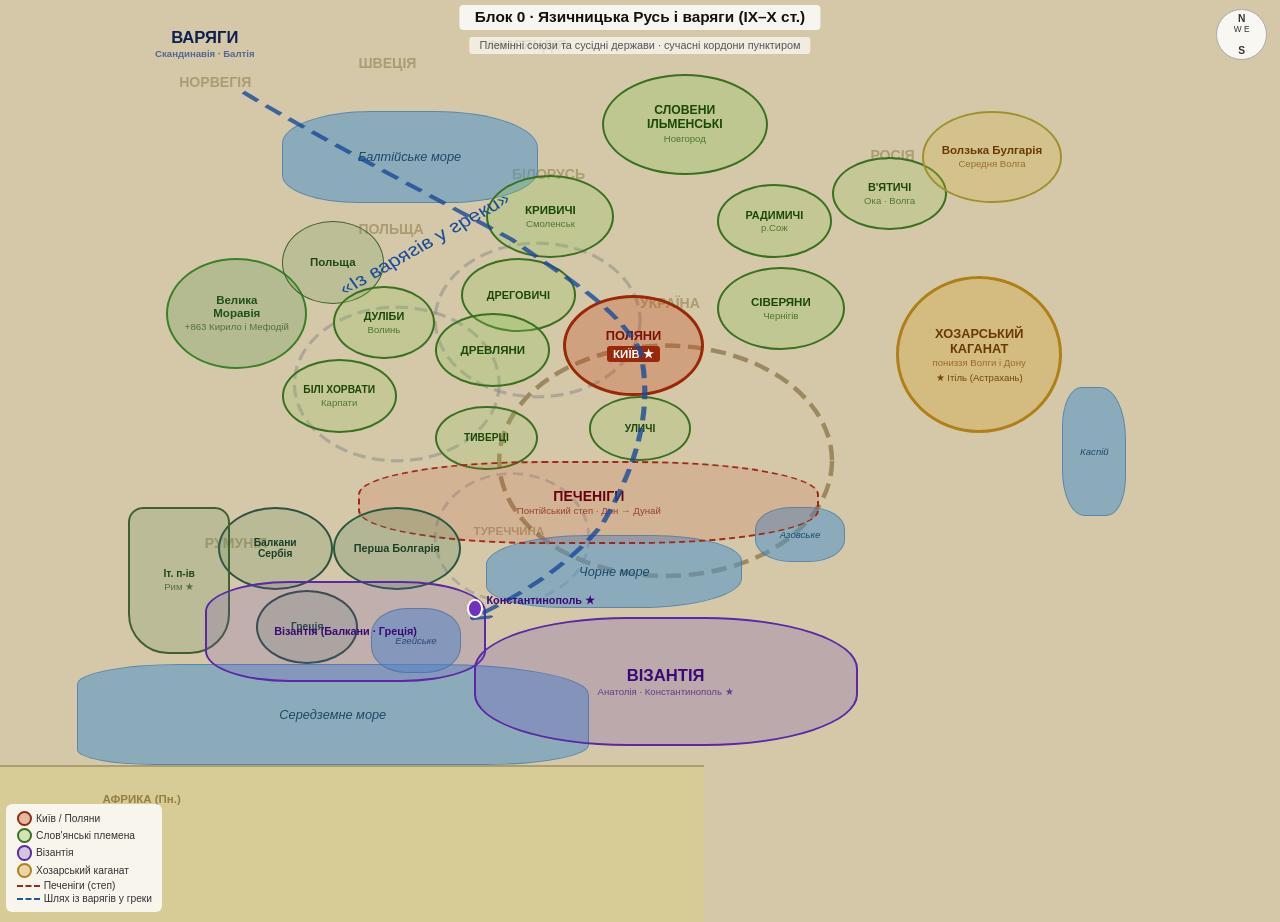
==== commit 2f4babf0: "Update block-0.html" ====
--- a/maps/block-0.html
+++ b/maps/block-0.html
@@ -2,353 +2,265 @@
 <html><head><meta charset="UTF-8">
 <style>
 *{box-sizing:border-box;margin:0;padding:0}
-body{background:#f5f0e4;font-family:sans-serif}
-.wrap{max-width:1200px;margin:0 auto}
-.title{text-align:center;font-size:14px;font-weight:600;color:#111;padding:10px 0 2px}
-.sub{text-align:center;font-size:11px;color:#777;padding-bottom:6px}
-svg{width:100%;display:block}
-.legend{display:flex;flex-wrap:wrap;gap:5px 18px;justify-content:center;padding:8px 12px 10px;border-top:1px solid #ddd}
-.li{display:flex;align-items:center;gap:5px;font-size:10.5px;color:#222}
-.sw{width:14px;height:14px;border-radius:2px;flex-shrink:0}
-.ld{width:22px;height:3px;border-radius:1px;flex-shrink:0}
-.note{text-align:center;font-size:9px;color:#999;padding:3px 12px 10px;font-style:italic}
+body{background:#e8e0cc;font-family:'Segoe UI',sans-serif}
+.map{position:relative;width:100%;padding-bottom:72%;overflow:hidden;background:#d4c8a8}
+.map-inner{position:absolute;inset:0}
+
+/* Підписи назв сучасних країн */
+.mod{position:absolute;font-size:1.1vw;color:#7a6830;font-weight:600;opacity:0.45;pointer-events:none}
+
+/* Моря */
+.sea{position:absolute;background:rgba(80,148,200,0.55);border:1.5px solid rgba(40,100,160,0.5);border-radius:40%;display:flex;align-items:center;justify-content:center;font-size:1vw;font-style:italic;color:#1a4a6a;font-weight:500;text-align:center}
+
+/* Держави і племена — hexagon-like ellipses */
+.blob{position:absolute;border-radius:50%;display:flex;align-items:center;justify-content:center;flex-direction:column;text-align:center}
+.blob-title{font-weight:700;line-height:1.15}
+.blob-sub{font-size:.75vw;opacity:.75;margin-top:1px;line-height:1.2}
+
+.compass{position:absolute;right:1%;top:1%;width:4%;background:rgba(255,255,255,.85);border-radius:50%;border:1px solid #aaa;display:flex;align-items:center;justify-content:center;flex-direction:column;aspect-ratio:1;font-size:.8vw;font-weight:700;color:#333}
+.map-title{position:absolute;top:.5%;left:50%;transform:translateX(-50%);background:rgba(255,255,255,.82);padding:.3% 1.2%;border-radius:4px;font-size:1.2vw;font-weight:600;color:#111;white-space:nowrap}
+.map-sub{position:absolute;top:4%;left:50%;transform:translateX(-50%);background:rgba(255,255,255,.65);padding:.2% .8%;border-radius:3px;font-size:.85vw;color:#555;white-space:nowrap}
+
+.legend{position:absolute;bottom:1%;left:.5%;background:rgba(255,255,255,.82);border-radius:6px;padding:.5% .8%;font-size:.8vw;color:#333}
+.lr{display:flex;align-items:center;gap:4px;margin-bottom:2px}
+.ld{width:1.2vw;height:1.2vw;border-radius:50%;flex-shrink:0}
+.ldash{width:1.8vw;height:0;border-top:2px dashed #1a5a9a;flex-shrink:0}
+.ldash-r{width:1.8vw;height:0;border-top:2px dashed #a02818;flex-shrink:0}
+
+/* SVG абсолютно поверх */
+.overlay{position:absolute;inset:0;width:100%;height:100%;pointer-events:none}
 </style>
 </head>
 <body>
-<div class="wrap">
-<div class="title">Блок 0 · Язичницька Русь і варяги (IX–X ст.) — виправлена карта</div>
-<div class="sub">Племінні союзи та сусідні держави на тлі сучасних кордонів</div>
-<svg viewBox="0 0 1000 820" xmlns="http://www.w3.org/2000/svg">
-<defs>
-<marker id="ar" viewBox="0 0 10 10" refX="8" refY="5" markerWidth="5" markerHeight="5" orient="auto-start-reverse">
-<path d="M2 1L8 5L2 9" fill="none" stroke="context-stroke" stroke-width="1.5" stroke-linecap="round" stroke-linejoin="round"/>
-</marker>
-</defs>
-
-<!-- OCEAN -->
-<rect width="1000" height="820" fill="#b0cfe0" rx="4"/>
-<path fill="#e2dbc0" stroke="#a09070" stroke-width="0.6" d="M 0 0 L 1000 0 L 1000 820 L 0 820 Z"/>
-
-<!-- БАЛТІЙСЬКЕ МОРЕ -->
-<path fill="#b0cfe0" stroke="#6a9ab5" stroke-width="0.6" d="M 275 0 L 395 0 L 415 28 L 420 58 L 405 88 L 385 106 L 358 114 L 330 108 L 310 88 L 298 65 L 295 40 Z"/>
-<path fill="#b0cfe0" d="M 395 0 L 520 0 L 532 22 L 510 42 L 478 50 L 448 44 L 420 28 Z"/>
-<!-- БІЛЕ МОРЕ -->
-<path fill="#b0cfe0" stroke="#5a8aaa" stroke-width="0.5" d="M 645 0 L 715 0 L 728 32 L 715 55 L 692 62 L 668 52 L 650 30 Z"/>
-
-<!-- ЧОРНЕ МОРЕ — правильніше: між 41-46°N, між Дунаєм і Кавказом -->
-<!-- Київ ≈ (494,310). Чорне море приблизно 250км на південь від Переяслава -->
-<!-- тобто ~y=560-610 на нашому масштабі -->
-<path fill="#88b8d0" stroke="#4a88aa" stroke-width="1" d="
-M 422 560 L 465 542 L 520 530 L 578 526 L 632 528 L 672 538
-L 700 555 L 708 575 L 698 595 L 672 610 L 635 618 L 592 620
-L 548 618 L 508 608 L 472 592 L 440 575 Z"/>
-
-<!-- АЗОВСЬКЕ МОРЕ (Меотіда) -->
-<path fill="#88b8d0" stroke="#4a88aa" stroke-width="0.7" d="
-M 700 540 L 728 528 L 752 530 L 768 545 L 765 562 L 748 575
-L 728 578 L 708 570 L 700 555 Z"/>
-
-<!-- КАСПІЙСЬКЕ МОРЕ -->
-<path fill="#88b8d0" stroke="#4a88aa" stroke-width="0.6" d="
-M 878 290 L 898 305 L 910 332 L 908 362 L 892 385 L 872 395
-L 852 388 L 840 368 L 836 340 L 840 312 L 855 298 Z"/>
-
-<!-- СЕРЕДЗЕМНЕ МОРЕ (далеко на півдні) -->
-<path fill="#88b8d0" d="M 0 770 L 250 748 L 380 742 L 460 748 L 510 762 L 495 790 L 350 800 L 150 800 L 0 795 Z"/>
-<!-- АДРІАТИКА -->
-<path fill="#88b8d0" d="M 305 668 L 338 655 L 362 660 L 372 682 L 362 702 L 338 710 L 312 702 L 298 682 Z"/>
-<!-- МАРМУРОВЕ МОРЕ / ПРОТОКА -->
-<path fill="#88b8d0" stroke="#4a88aa" stroke-width="0.5" d="M 488 635 L 510 628 L 530 632 L 538 645 L 528 660 L 508 665 L 490 658 L 482 645 Z"/>
-
-<!-- СУХОДІЛ — СИЛУЕТИ КРАЇН -->
-<path fill="#ddd6b5" stroke="#b0a888" stroke-width="0.5" d="M 218 0 L 275 0 L 298 40 L 310 75 L 318 108 L 308 132 L 290 148 L 268 155 L 248 148 L 232 130 L 222 108 L 218 82 Z"/>
-<path fill="#ddd6b5" stroke="#b0a888" stroke-width="0.5" d="M 275 0 L 395 0 L 415 28 L 420 58 L 405 88 L 385 106 L 365 118 L 345 128 L 328 138 L 310 148 L 290 148 L 268 138 L 252 120 L 248 98 L 258 72 L 268 48 Z"/>
-<path fill="#ddd6b5" stroke="#b0a888" stroke-width="0.5" d="M 395 0 L 520 0 L 532 22 L 545 48 L 548 75 L 538 98 L 518 115 L 495 122 L 472 118 L 450 105 L 432 88 L 418 68 L 412 45 Z"/>
-<!-- ПРИБАЛТИКА -->
-<path fill="#ddd6b5" stroke="#b0a888" stroke-width="0.5" d="M 358 114 L 420 105 L 435 122 L 435 145 L 408 155 L 380 152 L 358 138 L 345 122 Z"/>
-<!-- ЛИТВА -->
-<path fill="#ddd6b5" stroke="#b0a888" stroke-width="0.5" d="M 345 145 L 382 142 L 408 148 L 422 162 L 418 180 L 400 192 L 375 195 L 350 188 L 332 175 L 330 160 Z"/>
-<!-- ПОЛЬЩА -->
-<path fill="#ddd6b5" stroke="#b0a888" stroke-width="0.5" d="M 265 168 L 330 158 L 375 162 L 400 175 L 412 192 L 415 215 L 405 238 L 385 252 L 355 258 L 322 255 L 295 242 L 272 225 L 258 205 L 255 182 Z"/>
-<!-- ЧЕХІЯ/СЛОВАЧЧИНА -->
-<path fill="#ddd6b5" stroke="#b0a888" stroke-width="0.5" d="M 258 238 L 295 228 L 322 232 L 338 248 L 332 265 L 308 272 L 282 268 L 260 255 Z"/>
-<!-- УГОРЩИНА -->
-<path fill="#ddd6b5" stroke="#b0a888" stroke-width="0.5" d="M 295 265 L 338 255 L 370 258 L 390 272 L 388 292 L 370 305 L 342 310 L 312 305 L 292 288 L 288 272 Z"/>
-<!-- РУМУНІЯ -->
-<path fill="#ddd6b5" stroke="#b0a888" stroke-width="0.5" d="M 370 258 L 415 252 L 448 258 L 468 272 L 475 295 L 470 318 L 450 332 L 422 338 L 390 332 L 368 315 L 360 292 Z"/>
-<!-- МОЛДОВА -->
-<path fill="#ddd6b5" stroke="#b0a888" stroke-width="0.5" d="M 448 285 L 468 278 L 480 292 L 478 312 L 462 322 L 445 318 L 440 302 Z"/>
-<!-- БОЛГАРІЯ -->
-<path fill="#ddd6b5" stroke="#b0a888" stroke-width="0.5" d="M 408 332 L 448 320 L 485 320 L 508 335 L 508 355 L 490 372 L 460 378 L 428 372 L 408 355 L 405 342 Z"/>
-<!-- БАЛКАНИ/СЕРБІЯ -->
-<path fill="#ddd6b5" stroke="#b0a888" stroke-width="0.5" d="M 320 312 L 360 302 L 388 315 L 390 338 L 372 355 L 345 360 L 318 348 L 308 330 Z"/>
-<!-- ГРЕЦІЯ -->
-<path fill="#ddd6b5" stroke="#b0a888" stroke-width="0.5" d="M 390 372 L 425 362 L 455 362 L 470 378 L 468 402 L 450 418 L 422 425 L 395 418 L 380 400 L 382 385 Z"/>
-<!-- КРИМ — важливо! -->
-<path fill="#ddd6b5" stroke="#b0a888" stroke-width="0.8" d="M 540 510 L 568 498 L 598 500 L 618 514 L 615 530 L 598 540 L 572 542 L 545 532 Z"/>
-<!-- АНАТОЛІЯ/ТУРЕЧЧИНА -->
-<path fill="#ddd6b5" stroke="#b0a888" stroke-width="0.6" d="
-M 490 622 L 535 608 L 588 598 L 645 595 L 700 598 L 748 610
-L 782 632 L 800 658 L 795 685 L 775 702 L 742 710
-L 705 708 L 668 698 L 635 682 L 605 660 L 578 638 L 548 625 Z"/>
-<!-- КАВКАЗ -->
-<path fill="#ddd6b5" stroke="#b0a888" stroke-width="0.5" d="M 720 395 L 752 382 L 785 382 L 812 395 L 825 415 L 815 435 L 792 448 L 762 450 L 738 438 L 722 418 Z"/>
-<!-- БІЛОРУСЬ -->
-<path fill="#ddd6b5" stroke="#b0a888" stroke-width="0.5" d="M 378 175 L 420 168 L 458 172 L 492 180 L 512 200 L 515 225 L 505 248 L 482 260 L 452 265 L 420 260 L 392 245 L 372 228 L 365 205 Z"/>
-<!-- УКРАЇНА — трохи тепліша -->
-<path fill="#d8d0a8" stroke="#907848" stroke-width="0.8" d="M 415 258 L 455 252 L 495 248 L 535 248 L 572 252 L 608 260 L 638 272 L 662 290 L 678 312 L 682 338 L 672 362 L 650 380 L 620 392 L 585 398 L 548 398 L 512 390 L 480 375 L 455 355 L 438 330 L 428 305 L 418 280 Z"/>
-<!-- РОСІЯ -->
-<path fill="#ddd6b5" stroke="#b0a888" stroke-width="0.5" d="M 420 0 L 1000 0 L 1000 380 L 920 398 L 880 412 L 845 418 L 808 415 L 780 398 L 760 375 L 748 345 L 750 315 L 762 290 L 782 272 L 835 248 L 895 235 L 935 205 L 925 178 L 900 155 L 835 128 L 762 110 L 698 98 L 638 95 L 578 102 L 548 112 L 520 125 L 508 148 L 505 172 L 512 225 L 512 248 L 492 238 L 468 225 L 445 182 L 448 158 L 455 138 L 465 88 L 480 38 L 492 18 L 510 5 L 530 0 Z"/>
-<!-- КАЗАХСТАН -->
-<path fill="#d5ccaa" stroke="#a09878" stroke-width="0.5" d="M 900 238 L 1000 228 L 1000 480 L 900 455 L 862 435 L 842 415 L 848 392 L 870 378 L 928 355 L 948 315 L 938 292 L 900 270 Z"/>
-
-<!-- СУЧАСНІ КОРДОНИ — пунктир -->
-<path fill="none" stroke="#7a6030" stroke-width="2" stroke-dasharray="7 3" d="M 415 258 L 455 252 L 495 248 L 535 248 L 572 252 L 608 260 L 638 272 L 662 290 L 678 312 L 682 338 L 672 362 L 650 380 L 620 392 L 585 398 L 548 398 L 512 390 L 480 375 L 455 355 L 438 330 L 428 305 L 418 280 Z"/>
-<path fill="none" stroke="#909080" stroke-width="1.2" stroke-dasharray="5 3" d="M 265 168 L 330 158 L 375 162 L 400 175 L 412 192 L 415 215 L 405 238 L 385 252 L 355 258 L 322 255 L 295 242 L 272 225 L 258 205 Z"/>
-<path fill="none" stroke="#909080" stroke-width="1.2" stroke-dasharray="5 3" d="M 378 175 L 420 168 L 458 172 L 492 180 L 512 200 L 515 225 L 505 248 L 482 260 L 452 265 L 420 260 L 392 245 L 372 228 L 365 205 Z"/>
-<path fill="none" stroke="#909080" stroke-width="1.2" stroke-dasharray="5 3" d="M 370 258 L 415 252 L 448 258 L 468 272 L 475 295 L 470 318 L 450 332 L 422 338 L 390 332 L 368 315 L 360 292 Z"/>
-
-<!-- НАЗВИ СУЧАСНИХ КРАЇН -->
-<text x="500" y="325" text-anchor="middle" font-size="13" font-weight="600" fill="#7a6830" opacity="0.48">УКРАЇНА</text>
-<text x="432" y="215" text-anchor="middle" font-size="9" fill="#888" opacity="0.65">БІЛОРУСЬ</text>
-<text x="335" y="215" text-anchor="middle" font-size="9" fill="#888" opacity="0.65">ПОЛЬЩА</text>
-<text x="688" y="195" text-anchor="middle" font-size="10" fill="#888" opacity="0.52">РОСІЯ</text>
-<text x="480" y="78" text-anchor="middle" font-size="9" fill="#888" opacity="0.52">ФІНЛЯНДІЯ</text>
-<text x="332" y="78" text-anchor="middle" font-size="9" fill="#888" opacity="0.52">ШВЕЦІЯ</text>
-<text x="238" y="105" text-anchor="middle" font-size="8.5" fill="#888" opacity="0.52">НОРВЕГІЯ</text>
-<text x="700" y="652" text-anchor="middle" font-size="9" fill="#888" opacity="0.48">ТУРЕЧЧИНА</text>
-<text x="575" y="570" text-anchor="middle" font-size="8" fill="#888" opacity="0.48">КРИМ</text>
-
-<!-- ДНІПРО -->
-<path fill="none" stroke="#3a78a8" stroke-width="2.2" opacity="0.65" d="M 490 175 L 488 210 L 486 248 L 488 288 L 495 328 L 502 368 L 510 408 L 518 448 L 524 490 L 528 530 L 530 548"/>
-<text x="468" y="295" font-size="9" fill="#2a5888" font-style="italic" font-weight="500">Дніпро</text>
-
-<!-- ============================================================
-  ХОЗАРСЬКИЙ КАГАНАТ — ПРАВИЛЬНО:
-  Пониззя Волги і Дону (сучасні Астраханська + Ростовська обл.)
-  Столиця Ітіль — в дельті Волги (≈ Астрахань)
-  Тобто: на схід від Дону, північ Каспію
-============================================================ -->
-<path fill="rgba(210,155,30,0.28)" stroke="#b08018" stroke-width="2.8" stroke-linejoin="round" d="
-M 748 248 L 790 235 L 832 238 L 868 255 L 888 282 L 888 312
-L 872 338 L 848 355 L 820 362 L 792 355 L 768 338 L 752 312
-L 742 285 Z"/>
-<!-- Столиця Ітіль (дельта Волги) -->
-<circle cx="870" cy="325" r="6" fill="#b08018" stroke="#fff" stroke-width="1.2"/>
-<text x="885" y="322" font-size="8" fill="#704808" font-weight="600">Ітіль ★</text>
-<text x="885" y="333" font-size="7" fill="#906010">(Астрахань)</text>
-
-<!-- ============================================================
-  ВЕЛИКА МОРАВІЯ — ПРАВИЛЬНО: Моравія + Чехія + Словаччина
-  (до заходу від Карпат)
-============================================================ -->
-<path fill="rgba(70,130,55,0.22)" stroke="#3a7828" stroke-width="2" d="
-M 255 225 L 295 215 L 332 215 L 358 228 L 365 248 L 355 268
-L 330 278 L 298 278 L 268 265 L 252 248 Z"/>
-
-<!-- ============================================================
-  ПЕЧЕНІГИ — ПРАВИЛЬНО:
-  Степ від Дону до нижнього Дунаю, ПІВНІЧ Чорного моря
-  Не заходять далеко на північ — тільки до лісостепу
-  Тобто: смуга між Руссю і Чорним морем
-============================================================ -->
-<path fill="rgba(200,70,40,0.18)" stroke="#a02818" stroke-width="2.5" stroke-dasharray="9 4" d="
-M 390 398 L 435 382 L 488 368 L 542 358 L 598 352 L 648 354
-L 695 362 L 728 378 L 742 398 L 738 420 L 718 438 L 688 450
-L 648 458 L 598 458 L 548 452 L 498 442 L 450 428 L 408 412 Z"/>
-
-<!-- ВОЛЗЬКА БУЛГАРІЯ — ПРАВИЛЬНО:
-  Середня течія Волги (сучасний Татарстан)
-  ≈ (780-840, 160-200) на нашій карті
--->
-<path fill="rgba(210,175,60,0.22)" stroke="#a09030" stroke-width="2" d="
-M 760 148 L 800 135 L 840 140 L 862 158 L 858 185 L 835 202
-L 805 208 L 775 200 L 755 182 L 752 162 Z"/>
-
-<!-- ПЕРША БОЛГАРІЯ (до заходу від Чорного моря, Дунай) -->
-<path fill="rgba(60,120,80,0.20)" stroke="#285840" stroke-width="2" d="
-M 408 335 L 448 322 L 485 320 L 508 335 L 508 358 L 490 375
-L 458 380 L 425 372 L 408 352 Z"/>
-
-<!-- ============================================================
-  ПЛЕМЕНА — з правильним розміщенням
-============================================================ -->
-<!-- СЛОВЕНИ ІЛЬМЕНСЬКІ — навколо оз. Ільмень (Новгород) -->
-<path fill="rgba(140,195,90,0.22)" stroke="#3a7020" stroke-width="2.2" d="
-M 448 148 L 500 135 L 552 138 L 582 155 L 588 182 L 572 205
-L 540 218 L 505 220 L 470 210 L 448 190 L 440 168 Z"/>
-
-<!-- КРИВИЧІ — Смоленськ, Полоцьк, Псков -->
-<path fill="rgba(140,195,90,0.20)" stroke="#3a7020" stroke-width="2" d="
-M 390 205 L 438 195 L 478 198 L 498 215 L 495 242 L 472 258
-L 440 262 L 408 252 L 388 232 L 382 215 Z"/>
-
-<!-- РАДИМИЧІ — р. Сож (схід Білорусі / Брянщина) -->
-<path fill="rgba(140,195,90,0.18)" stroke="#3a7020" stroke-width="2" d="
-M 542 200 L 582 192 L 618 198 L 638 218 L 632 245 L 608 262
-L 575 265 L 545 255 L 528 235 L 528 215 Z"/>
-
-<!-- В'ЯТИЧІ — Ока (Тула, Рязань, Орел) -->
-<path fill="rgba(140,195,90,0.16)" stroke="#3a7020" stroke-width="1.8" d="
-M 628 178 L 672 168 L 715 175 L 732 198 L 722 228 L 695 245
-L 660 248 L 628 235 L 610 215 L 612 192 Z"/>
-
-<!-- СІВЕРЯНИ — Лівобережжя Дніпра (Чернігів, Переяслав) -->
-<path fill="rgba(140,195,90,0.22)" stroke="#3a7020" stroke-width="2.2" d="
-M 528 248 L 572 238 L 612 242 L 638 262 L 630 292 L 605 312
-L 570 318 L 535 308 L 515 285 L 515 262 Z"/>
-
-<!-- ПОЛЯНИ — навколо Києва -->
-<path fill="rgba(210,80,30,0.28)" stroke="#9a2808" stroke-width="3.2" stroke-linejoin="round" d="
-M 462 282 L 505 272 L 538 278 L 552 305 L 545 338 L 518 358
-L 485 362 L 455 348 L 438 318 L 438 295 Z"/>
-
-<!-- ДРЕВЛЯНИ — Полісся (Іскоростень = Коростень) -->
-<path fill="rgba(140,195,90,0.20)" stroke="#3a7020" stroke-width="2" d="
-M 375 282 L 418 272 L 452 278 L 462 302 L 455 328 L 428 342
-L 398 338 L 372 318 L 365 298 Z"/>
-
-<!-- ДУЛІБИ/ВОЛИНЯНИ — Волинь (Луцьк, Володимир-Волинський) -->
-<path fill="rgba(140,195,90,0.18)" stroke="#3a7020" stroke-width="2" d="
-M 320 262 L 362 252 L 395 258 L 408 278 L 402 302 L 375 318
-L 342 315 L 318 298 L 312 278 Z"/>
-
-<!-- БІЛІ ХОРВАТИ — Карпати (Прикарпаття) -->
-<path fill="rgba(140,195,90,0.16)" stroke="#3a7020" stroke-width="1.8" d="
-M 305 312 L 342 302 L 375 308 L 388 328 L 378 348 L 352 358
-L 322 352 L 302 332 Z"/>
-
-<!-- УЛИЧІ — Пд. Буг, Подністров'я -->
-<path fill="rgba(140,195,90,0.18)" stroke="#3a7020" stroke-width="2" d="
-M 432 355 L 475 345 L 512 350 L 528 372 L 518 398 L 490 412
-L 458 408 L 432 390 L 422 368 Z"/>
-
-<!-- ТИВЕРЦІ — Дністер до моря -->
-<path fill="rgba(140,195,90,0.16)" stroke="#3a7020" stroke-width="1.8" d="
-M 355 345 L 398 335 L 432 342 L 442 365 L 432 390 L 402 402
-L 368 398 L 345 378 L 342 358 Z"/>
-
-<!-- ДРЕГОВИЧІ — між Прип'яттю і Двіною (Білорусь) -->
-<path fill="rgba(140,195,90,0.15)" stroke="#3a7020" stroke-width="1.5" d="
-M 388 192 L 425 182 L 458 185 L 475 202 L 468 222 L 442 232
-L 412 230 L 390 215 Z"/>
-
-<!-- ============================================================
-  НАЗВИ ПЛЕМЕН
-============================================================ -->
-<text x="515" y="175" text-anchor="middle" font-size="11" font-weight="700" fill="#1a4808">СЛОВЕНИ ІЛЬМЕНСЬКІ</text>
-<text x="515" y="188" text-anchor="middle" font-size="8.5" fill="#2a6010">Новгород</text>
-<text x="438" y="228" text-anchor="middle" font-size="11" font-weight="700" fill="#1a4808">КРИВИЧІ</text>
-<text x="438" y="240" text-anchor="middle" font-size="8.5" fill="#2a6010">Смоленськ · Полоцьк</text>
-<text x="582" y="228" text-anchor="middle" font-size="10" font-weight="700" fill="#1a4808">РАДИМИЧІ</text>
-<text x="670" y="208" text-anchor="middle" font-size="9.5" font-weight="700" fill="#1a4808">В'ЯТИЧІ</text>
-<text x="432" y="205" text-anchor="middle" font-size="9.5" font-weight="700" fill="#1a4808">ДРЕГОВИЧІ</text>
-<text x="578" y="272" text-anchor="middle" font-size="11" font-weight="700" fill="#1a4808">СІВЕРЯНИ</text>
-<text x="578" y="285" text-anchor="middle" font-size="8.5" fill="#2a6010">Чернігів</text>
-<!-- ПОЛЯНИ/КИЇВ -->
-<text x="494" y="305" text-anchor="middle" font-size="12" font-weight="700" fill="#7a1205">ПОЛЯНИ</text>
-<rect x="460" y="312" width="68" height="18" rx="3" fill="#9a2808"/>
-<text x="494" y="325" text-anchor="middle" font-size="11" font-weight="700" fill="#fff">КИЇВ ★</text>
-<text x="415" y="300" text-anchor="middle" font-size="10.5" font-weight="700" fill="#1a4808">ДРЕВЛЯНИ</text>
-<text x="360" y="280" text-anchor="middle" font-size="10" font-weight="700" fill="#1a4808">ДУЛІБИ</text>
-<text x="345" y="330" text-anchor="middle" font-size="9.5" font-weight="700" fill="#1a4808">БІЛІ ХОРВАТИ</text>
-<text x="478" y="378" text-anchor="middle" font-size="10" font-weight="700" fill="#1a4808">УЛИЧІ</text>
-<text x="390" y="368" text-anchor="middle" font-size="10" font-weight="700" fill="#1a4808">ТИВЕРЦІ</text>
-
-<!-- ============================================================
-  НАЗВИ ДЕРЖАВ
-============================================================ -->
-<text x="252" y="145" text-anchor="middle" font-size="13" font-weight="700" fill="#0e2050">ВАРЯГИ</text>
-<text x="252" y="158" text-anchor="middle" font-size="9" fill="#1a3878">Скандинавія · Балтія</text>
-
-<text x="808" y="298" text-anchor="middle" font-size="11" font-weight="700" fill="#6a3802">ХОЗАРСЬКИЙ КАГАНАТ</text>
-<text x="808" y="312" text-anchor="middle" font-size="8.5" fill="#8a5010">пониззя Волги і Дону</text>
-
-<text x="562" y="408" text-anchor="middle" font-size="12" font-weight="700" fill="#680010">ПЕЧЕНІГИ</text>
-<text x="562" y="422" text-anchor="middle" font-size="8.5" fill="#8a1a10">Понтійський степ · Дон → Дунай</text>
-
-<text x="795" y="168" text-anchor="middle" font-size="10" font-weight="700" fill="#6a3802">Волзька Булгарія</text>
-<text x="795" y="180" text-anchor="middle" font-size="8" fill="#8a5010">(Середня Волга)</text>
-
-<text x="290" y="250" text-anchor="middle" font-size="9.5" font-weight="700" fill="#205018">Велика Моравія</text>
-<text x="290" y="262" text-anchor="middle" font-size="8" fill="#305828">+863 Кирило і Мефодій</text>
-
-<text x="460" y="350" text-anchor="middle" font-size="9.5" font-weight="700" fill="#1a4838">Перша Болгарія</text>
-
-<!-- Візантія — на правильному місці: Анатолія + Балкани + Греція -->
-<!-- Балкани/Греція (частина Візантії) -->
-<path fill="rgba(100,60,180,0.22)" stroke="#5a28a8" stroke-width="2.5" d="
-M 350 360 L 390 348 L 425 345 L 448 358 L 448 382 L 428 402
-L 398 410 L 368 405 L 350 388 L 345 372 Z"/>
+<div class="map">
+<div class="map-inner">
+
+<!-- ===================== СУЧАСНІ КОРДОНИ (пунктир) ===================== -->
+<svg class="overlay" viewBox="0 0 100 72" preserveAspectRatio="none">
+  <!-- Україна -->
+  <ellipse cx="52" cy="36" rx="13" ry="9" fill="none" stroke="#7a6030" stroke-width=".35" stroke-dasharray="1.2 .6" opacity=".6"/>
+  <!-- Польща -->
+  <ellipse cx="31" cy="30" rx="8" ry="6" fill="none" stroke="#888" stroke-width=".25" stroke-dasharray="1 .5" opacity=".5"/>
+  <!-- Білорусь -->
+  <ellipse cx="42" cy="25" rx="8" ry="6" fill="none" stroke="#888" stroke-width=".25" stroke-dasharray="1 .5" opacity=".5"/>
+  <!-- Румунія -->
+  <ellipse cx="40" cy="42" rx="6" ry="5" fill="none" stroke="#888" stroke-width=".22" stroke-dasharray=".8 .5" opacity=".45"/>
+</svg>
+
+<!-- ===================== НАЗВИ КРАЇН ===================== -->
+<div class="mod" style="left:50%;top:32%">УКРАЇНА</div>
+<div class="mod" style="left:28%;top:24%">ПОЛЬЩА</div>
+<div class="mod" style="left:40%;top:18%">БІЛОРУСЬ</div>
+<div class="mod" style="left:68%;top:16%">РОСІЯ</div>
+<div class="mod" style="left:28%;top:6%">ШВЕЦІЯ</div>
+<div class="mod" style="left:38%;top:4%">ФІНЛЯНДІЯ</div>
+<div class="mod" style="left:14%;top:8%">НОРВЕГІЯ</div>
+<div class="mod" style="left:37%;top:57%;font-size:.9vw">ТУРЕЧ­ЧИНА</div>
+<div class="mod" style="left:16%;top:58%">РУМУНІЯ</div>
+
+<!-- ===================== БАЛТІЙСЬКЕ МОРЕ ===================== -->
+<!-- Під Скандинавією, над Польщею/Прибалтикою: горизонтальна водойма -->
+<div class="sea" style="left:22%;top:12%;width:20%;height:10%;border-radius:35% 40% 35% 30%">Балтійське море</div>
+
+<!-- ===================== ЧОРНЕ МОРЕ ===================== -->
+<!-- Правильно: між Кримом і Анатолією, нижче Причорноморського степу -->
+<div class="sea" style="left:38%;top:58%;width:20%;height:8%;border-radius:40% 35% 40% 30%">Чорне море</div>
+
+<!-- ===================== АЗОВСЬКЕ МОРЕ ===================== -->
+<!-- Між Кримом і Кавказом, правіше Чорного -->
+<div class="sea" style="left:59%;top:55%;width:7%;height:6%;border-radius:40%;font-size:.75vw">Азовське</div>
+
+<!-- ===================== СЕРЕДЗЕМНЕ МОРЕ ===================== -->
+<!-- Між Апеннінами / Балканами / Грецією і Африкою — далеко внизу -->
+<div class="sea" style="left:6%;top:72%;width:40%;height:11%;border-radius:20% 30% 20% 15%">Середземне море</div>
+
+<!-- ===================== ЕГЕЙСЬКЕ МОРЕ ===================== -->
+<div class="sea" style="left:29%;top:66%;width:7%;height:7%;border-radius:40%;font-size:.75vw">Егейське</div>
+
+<!-- ===================== КАСПІЙСЬКЕ МОРЕ ===================== -->
+<div class="sea" style="left:83%;top:42%;width:5%;height:14%;border-radius:30% 40% 30% 35%;font-size:.75vw">Каспій</div>
+
+<!-- ===================== ВАРЯГИ ===================== -->
+<div class="blob" style="left:8%;top:3%;width:16%;font-size:1.15vw;font-weight:700;color:#0e2050">
+  <div class="blob-title" style="color:#0e2050;font-size:1.3vw">ВАРЯГИ</div>
+  <div class="blob-sub" style="color:#2a4888">Скандинавія · Балтія</div>
+</div>
+
+<!-- ===================== ВЕЛИКА МОРАВІЯ ===================== -->
+<div class="blob" style="left:13%;top:28%;width:11%;height:12%;background:rgba(70,140,60,.22);border:2px solid #3a8028">
+  <div class="blob-title" style="font-size:.9vw;color:#205018">Велика<br>Моравія</div>
+  <div class="blob-sub" style="color:#305828">+863 Кирило і Мефодій</div>
+</div>
+
+<!-- ===================== ПОЛЬЩА ===================== -->
+<div class="blob" style="left:22%;top:24%;width:8%;height:9%;background:rgba(80,150,60,.18);border:1.5px solid #406030">
+  <div class="blob-title" style="font-size:.9vw;color:#204818">Польща</div>
+</div>
+
+<!-- ===================== ПЛЕМЕНА ===================== -->
+
+<!-- СЛОВЕНИ ІЛЬМЕНСЬКІ -->
+<div class="blob" style="left:47%;top:8%;width:13%;height:11%;background:rgba(140,195,90,.30);border:2.5px solid #3a7020">
+  <div class="blob-title" style="font-size:.95vw;color:#1a4808">СЛОВЕНИ<br>ІЛЬМЕНСЬКІ</div>
+  <div class="blob-sub" style="color:#2a6010">Новгород</div>
+</div>
+
+<!-- КРИВИЧІ -->
+<div class="blob" style="left:38%;top:19%;width:10%;height:9%;background:rgba(140,195,90,.28);border:2.5px solid #3a7020">
+  <div class="blob-title" style="font-size:.9vw;color:#1a4808">КРИВИЧІ</div>
+  <div class="blob-sub" style="color:#2a6010">Смоленськ</div>
+</div>
+
+<!-- ДРЕГОВИЧІ -->
+<div class="blob" style="left:36%;top:28%;width:9%;height:8%;background:rgba(140,195,90,.25);border:2px solid #3a7020">
+  <div class="blob-title" style="font-size:.85vw;color:#1a4808">ДРЕГОВИЧІ</div>
+</div>
+
+<!-- РАДИМИЧІ -->
+<div class="blob" style="left:56%;top:20%;width:9%;height:8%;background:rgba(140,195,90,.25);border:2px solid #3a7020">
+  <div class="blob-title" style="font-size:.85vw;color:#1a4808">РАДИМИЧІ</div>
+  <div class="blob-sub" style="color:#2a6010">р.Сож</div>
+</div>
+
+<!-- В'ЯТИЧІ -->
+<div class="blob" style="left:65%;top:17%;width:9%;height:8%;background:rgba(140,195,90,.22);border:2px solid #3a7020">
+  <div class="blob-title" style="font-size:.85vw;color:#1a4808">В'ЯТИЧІ</div>
+  <div class="blob-sub" style="color:#2a6010">Ока · Волга</div>
+</div>
+
+<!-- ДУЛІБИ -->
+<div class="blob" style="left:26%;top:31%;width:8%;height:8%;background:rgba(140,195,90,.25);border:2px solid #3a7020">
+  <div class="blob-title" style="font-size:.85vw;color:#1a4808">ДУЛІБИ</div>
+  <div class="blob-sub" style="color:#2a6010">Волинь</div>
+</div>
+
+<!-- БІЛІ ХОРВАТИ -->
+<div class="blob" style="left:22%;top:39%;width:9%;height:8%;background:rgba(140,195,90,.22);border:2px solid #3a7020">
+  <div class="blob-title" style="font-size:.8vw;color:#1a4808">БІЛІ ХОРВАТИ</div>
+  <div class="blob-sub" style="color:#2a6010">Карпати</div>
+</div>
+
+<!-- ДРЕВЛЯНИ -->
+<div class="blob" style="left:34%;top:34%;width:9%;height:8%;background:rgba(140,195,90,.28);border:2px solid #3a7020">
+  <div class="blob-title" style="font-size:.9vw;color:#1a4808">ДРЕВЛЯНИ</div>
+</div>
+
+<!-- ПОЛЯНИ / КИЇВ -->
+<div class="blob" style="left:44%;top:32%;width:11%;height:11%;background:rgba(200,70,30,.30);border:3px solid #9a2808">
+  <div class="blob-title" style="font-size:1vw;color:#7a1205">ПОЛЯНИ</div>
+  <div style="background:#9a2808;color:#fff;border-radius:3px;padding:1px 6px;font-size:.9vw;margin-top:2px;font-weight:700">КИЇВ ★</div>
+</div>
+
+<!-- СІВЕРЯНИ -->
+<div class="blob" style="left:56%;top:29%;width:10%;height:9%;background:rgba(140,195,90,.28);border:2.5px solid #3a7020">
+  <div class="blob-title" style="font-size:.9vw;color:#1a4808">СІВЕРЯНИ</div>
+  <div class="blob-sub" style="color:#2a6010">Чернігів</div>
+</div>
+
+<!-- УЛИЧІ -->
+<div class="blob" style="left:46%;top:43%;width:8%;height:7%;background:rgba(140,195,90,.22);border:2px solid #3a7020">
+  <div class="blob-title" style="font-size:.8vw;color:#1a4808">УЛИЧІ</div>
+</div>
+
+<!-- ТИВЕРЦІ -->
+<div class="blob" style="left:34%;top:44%;width:8%;height:7%;background:rgba(140,195,90,.20);border:2px solid #3a7020">
+  <div class="blob-title" style="font-size:.8vw;color:#1a4808">ТИВЕРЦІ</div>
+</div>
+
+<!-- ===================== ПЕЧЕНІГИ ===================== -->
+<!-- Степова смуга між Руссю і Чорним морем: від Дону до Дунаю -->
+<div class="blob" style="left:28%;top:50%;width:36%;height:9%;background:rgba(200,70,40,.15);border:2.5px dashed #a02818;border-radius:40%">
+  <div class="blob-title" style="font-size:1.1vw;color:#680010">ПЕЧЕНІГИ</div>
+  <div class="blob-sub" style="color:#8a1a10">Понтійський степ · Дон → Дунай</div>
+</div>
+
+<!-- ===================== ХОЗАРСЬКИЙ КАГАНАТ ===================== -->
+<div class="blob" style="left:70%;top:30%;width:13%;height:17%;background:rgba(210,155,30,.28);border:3px solid #b08018">
+  <div class="blob-title" style="font-size:1vw;color:#6a3802">ХОЗАРСЬКИЙ<br>КАГАНАТ</div>
+  <div class="blob-sub" style="color:#8a5010">пониззя Волги і Дону</div>
+  <div style="margin-top:3px;font-size:.75vw;color:#704808">★ Ітіль (Астрахань)</div>
+</div>
+
+<!-- ===================== ВОЛЗЬКА БУЛГАРІЯ ===================== -->
+<div class="blob" style="left:72%;top:12%;width:11%;height:10%;background:rgba(210,175,60,.25);border:2px solid #a09030">
+  <div class="blob-title" style="font-size:.9vw;color:#6a3802">Волзька Булгарія</div>
+  <div class="blob-sub" style="color:#8a5010">Середня Волга</div>
+</div>
+
+<!-- ===================== БАЛКАНИ / БОЛГАРІЯ / ГРЕЦІЯ ===================== -->
+<!-- Ліворуч від Константинополя — між Дунаєм і Егейським морем -->
+
+<!-- Перша Болгарія — між Дунаєм і Чорним морем -->
+<div class="blob" style="left:26%;top:55%;width:10%;height:9%;background:rgba(60,120,80,.22);border:2px solid #285840">
+  <div class="blob-title" style="font-size:.85vw;color:#1a4028">Перша Болгарія</div>
+</div>
+
+<!-- Балкани/Сербія -->
+<div class="blob" style="left:17%;top:55%;width:9%;height:9%;background:rgba(80,130,80,.20);border:2px solid #305040">
+  <div class="blob-title" style="font-size:.8vw;color:#1a4028">Балкани<br>Сербія</div>
+</div>
+
 <!-- Греція -->
-<path fill="rgba(100,60,180,0.22)" stroke="#5a28a8" stroke-width="2" d="
-M 382 385 L 425 362 L 455 362 L 470 378 L 468 402 L 450 418
-L 422 425 L 395 418 L 380 400 Z"/>
-<!-- Анатолія (Візантія) -->
-<path fill="rgba(100,60,180,0.22)" stroke="#5a28a8" stroke-width="2.5" d="
-M 490 622 L 535 608 L 588 598 L 645 595 L 700 598 L 748 610
-L 782 632 L 800 658 L 795 685 L 775 702 L 742 710
-L 705 708 L 668 698 L 635 682 L 605 660 L 578 638 L 548 625 Z"/>
-
-<text x="398" y="378" text-anchor="middle" font-size="9" font-weight="700" fill="#3a0878">Візантія</text>
-<text x="398" y="390" text-anchor="middle" font-size="8" fill="#4a1888">(Балкани · Греція)</text>
-<text x="640" y="650" text-anchor="middle" font-size="12" font-weight="700" fill="#3a0878">ВІЗАНТІЯ</text>
-<text x="640" y="665" text-anchor="middle" font-size="9" fill="#4a1888">Анатолія · Константинополь ★</text>
-
-<!-- Константинополь — на Босфорі між Европою і Анатолією -->
-<circle cx="488" cy="638" r="8" fill="#5a28a8" stroke="#fff" stroke-width="1.8"/>
-<text x="488" y="643" text-anchor="middle" font-size="8" fill="#fff" font-weight="700">★</text>
-<text x="510" y="635" font-size="8.5" fill="#3a0878" font-weight="600">Константинополь</text>
-
-<!-- Корсунь (Херсонес) — на Кримі -->
-<circle cx="572" cy="522" r="7" fill="#c04020" stroke="#fff" stroke-width="1.5"/>
-<text x="590" y="518" font-size="8" fill="#7a1808" font-weight="600">Корсунь</text>
-<text x="590" y="530" font-size="7.5" fill="#9a2808">(Херсонес, Крим)</text>
-
-<!-- МОРЯ -->
-<text x="355" y="38" text-anchor="middle" font-size="9.5" fill="#1a4a6a" font-style="italic">Балтійське море</text>
-<text x="572" y="570" text-anchor="middle" font-size="9" fill="#1a4a6a" font-style="italic">Чорне море</text>
-<text x="730" y="558" text-anchor="middle" font-size="8" fill="#1a4a6a" font-style="italic">Азовське море</text>
-<text x="870" y="342" text-anchor="middle" font-size="8.5" fill="#1a4a6a" font-style="italic">Каспійське море</text>
-<text x="200" y="778" text-anchor="middle" font-size="9" fill="#1a4a6a" font-style="italic">Середземне море</text>
-
-<!-- ШЛЯх ІЗ ВАРЯГІВ У ГРЕКИ (Дніпром) -->
-<path fill="none" stroke="#1a4a9a" stroke-width="2.5" stroke-dasharray="10 5" opacity="0.82" marker-end="url(#ar)"
-d="M 312 108 L 385 140 L 438 175 L 468 220 L 480 268 L 488 318 L 495 368 L 505 418 L 514 468 L 520 515 L 526 548 L 528 600 L 500 630 L 488 638"/>
-<text x="352" y="175" font-size="9" fill="#1a4a9a" font-weight="500" transform="rotate(28,352,175)">«Із варягів у греки»</text>
+<div class="blob" style="left:20%;top:64%;width:8%;height:8%;background:rgba(80,130,100,.20);border:2px solid #305040">
+  <div class="blob-title" style="font-size:.8vw;color:#204838">Греція</div>
+</div>
+
+<!-- Апеннінський п-ів (Рим) — зліва, виступає вниз -->
+<div class="blob" style="left:10%;top:55%;width:8%;height:16%;background:rgba(80,130,80,.18);border:2px solid #406030;border-radius:15px 15px 40px 40px">
+  <div class="blob-title" style="font-size:.8vw;color:#204818">Іт. п-ів</div>
+  <div class="blob-sub" style="color:#305828">Рим ★</div>
+</div>
+
+<!-- ===================== ВІЗАНТІЯ ===================== -->
+<!-- Константинополь — на протоці між Чорним і Егейським -->
+<div style="position:absolute;left:36.5%;top:65%;width:1.2%;padding-bottom:1.2%;background:#7030c0;border-radius:50%;border:2px solid #fff;z-index:10"></div>
+<div style="position:absolute;left:38%;top:64.5%;font-size:.85vw;font-weight:700;color:#3a0878;z-index:10;white-space:nowrap">Константинополь ★</div>
+
+<!-- Візантія — Балкани/Греція частина (ліворуч від Константинополя) -->
+<div class="blob" style="left:16%;top:63%;width:22%;height:11%;background:rgba(100,60,180,.18);border:2px solid #5a28a8;border-radius:30%">
+  <div class="blob-title" style="font-size:.85vw;color:#3a0878">Візантія (Балкани · Греція)</div>
+</div>
+
+<!-- Візантія — Анатолія (правіше, нижче Чорного моря) -->
+<div class="blob" style="left:37%;top:67%;width:30%;height:14%;background:rgba(100,60,180,.22);border:2.5px solid #5a28a8;border-radius:40%">
+  <div class="blob-title" style="font-size:1.3vw;color:#3a0878">ВІЗАНТІЯ</div>
+  <div class="blob-sub" style="color:#4a1888">Анатолія · Константинополь ★</div>
+</div>
+
+<!-- ===================== АФРИКА ===================== -->
+<div style="position:absolute;left:0;top:83%;width:55%;height:17%;background:#d8cc90;border-top:2px solid #a09060;opacity:.75"></div>
+<div style="position:absolute;left:8%;top:86%;font-size:.9vw;color:#7a6020;font-weight:600;opacity:.7">АФРИКА (Пн.)</div>
+
+<!-- ===================== ШЛЯх ІЗ ВАРЯГІВ У ГРЕКИ ===================== -->
+<svg class="overlay" viewBox="0 0 100 100" preserveAspectRatio="none">
+  <defs>
+    <marker id="ab" viewBox="0 0 6 6" refX="5" refY="3" markerWidth="4" markerHeight="4" orient="auto">
+      <path d="M0 0L6 3L0 6" fill="none" stroke="#1a4a9a" stroke-width="1.2"/>
+    </marker>
+  </defs>
+  <path d="M 19,10 C 25,15 32,20 40,26 C 44,30 48,33 50,38 C 51,44 50,50 47,57 C 44,62 40,65 37,67"
+    fill="none" stroke="#1a4a9a" stroke-width=".4" stroke-dasharray="1.5 .8" marker-end="url(#ab)" opacity=".8"/>
+  <text x="27" y="32" font-size="1.8" fill="#1a4a9a" font-style="italic" transform="rotate(-38,27,32)">«Із варягів у греки»</text>
+</svg>
 
 <!-- КОМПАС -->
-<g transform="translate(952,48)">
-<circle cx="0" cy="0" r="22" fill="white" stroke="#aaa" stroke-width="0.8" opacity="0.88"/>
-<text x="0" y="-8" text-anchor="middle" font-size="12" font-weight="600" fill="#222">N</text>
-<text x="0" y="16" text-anchor="middle" font-size="10" fill="#666">S</text>
-<text x="-16" y="5" text-anchor="middle" font-size="10" fill="#666">W</text>
-<text x="16" y="5" text-anchor="middle" font-size="10" fill="#666">E</text>
-<path d="M0 -18 L0 18 M-18 0 L18 0" stroke="#ccc" stroke-width="0.5"/>
-</g>
-
-<!-- МАСШТАБ -->
-<rect x="20" y="775" width="200" height="2" fill="#555"/>
-<rect x="20" y="770" width="2" height="12" fill="#555"/>
-<rect x="120" y="772" width="2" height="8" fill="#555"/>
-<rect x="220" y="770" width="2" height="12" fill="#555"/>
-<text x="20" y="798" font-size="9" fill="#444">0</text>
-<text x="115" y="798" font-size="9" fill="#444">500 км</text>
-<text x="200" y="798" font-size="9" fill="#444">1 000 км</text>
-<rect x="1" y="1" width="998" height="818" rx="4" fill="none" stroke="#9a8a68" stroke-width="1.5"/>
-</svg>
-
+<div class="compass" style="right:1%;top:1%;width:4%;aspect-ratio:1">N<br><span style="font-size:.65vw;font-weight:400">W E</span><br>S</div>
+
+<!-- ЗАГОЛОВОК -->
+<div class="map-title">Блок 0 · Язичницька Русь і варяги (IX–X ст.)</div>
+<div class="map-sub">Племінні союзи та сусідні держави · сучасні кордони пунктиром</div>
+
+<!-- ЛЕГЕНДА -->
 <div class="legend">
-  <div class="li"><div class="sw" style="background:rgba(210,80,30,.28);border:3px solid #9a2808"></div>Київ / Поляни</div>
-  <div class="li"><div class="sw" style="background:rgba(140,195,90,.22);border:2px solid #3a7020"></div>Слов'янські племена</div>
-  <div class="li"><div class="sw" style="background:rgba(100,60,180,.22);border:2.5px solid #5a28a8"></div>Візантія</div>
-  <div class="li"><div class="sw" style="background:rgba(210,155,30,.28);border:2.5px solid #b08018"></div>Хозарський каганат (пониззя Волги)</div>
-  <div class="li"><div class="sw" style="background:rgba(200,70,40,.18);border:2px dashed #a02818"></div>Печеніги (степ на північ від Чорного моря)</div>
-  <div class="li"><div class="sw" style="background:rgba(70,130,55,.22);border:2px solid #3a7828"></div>Велика Моравія / Болгарія</div>
-  <div class="li"><div class="sw" style="background:none;border-top:2px dashed #7a6030;width:22px;height:8px"></div>Сучасні кордони</div>
-  <div class="li"><div class="ld" style="background:#1a4a9a;opacity:.8"></div>Шлях із варягів у греки</div>
-</div>
-<div class="note">Виправлена карта IX–X ст. Хозарія — правильно в пониззі Волги і Дону. Печеніги — правильно в степу на північ від Чорного моря (від Дону до Дунаю). Велика Моравія — правильно на захід від Карпат. Корсунь — на Кримі. Константинополь — на Босфорі.</div>
+  <div class="lr"><div class="ld" style="background:rgba(200,70,30,.35);border:2px solid #9a2808"></div>Київ / Поляни</div>
+  <div class="lr"><div class="ld" style="background:rgba(140,195,90,.35);border:2px solid #3a7020"></div>Слов'янські племена</div>
+  <div class="lr"><div class="ld" style="background:rgba(100,60,180,.25);border:2px solid #5a28a8"></div>Візантія</div>
+  <div class="lr"><div class="ld" style="background:rgba(210,155,30,.35);border:2px solid #b08018"></div>Хозарський каганат</div>
+  <div class="lr"><div class="ldash-r"></div>Печеніги (степ)</div>
+  <div class="lr"><div class="ldash"></div>Шлях із варягів у греки</div>
+</div>
+
+</div>
 </div>
 </body>
 </html>
